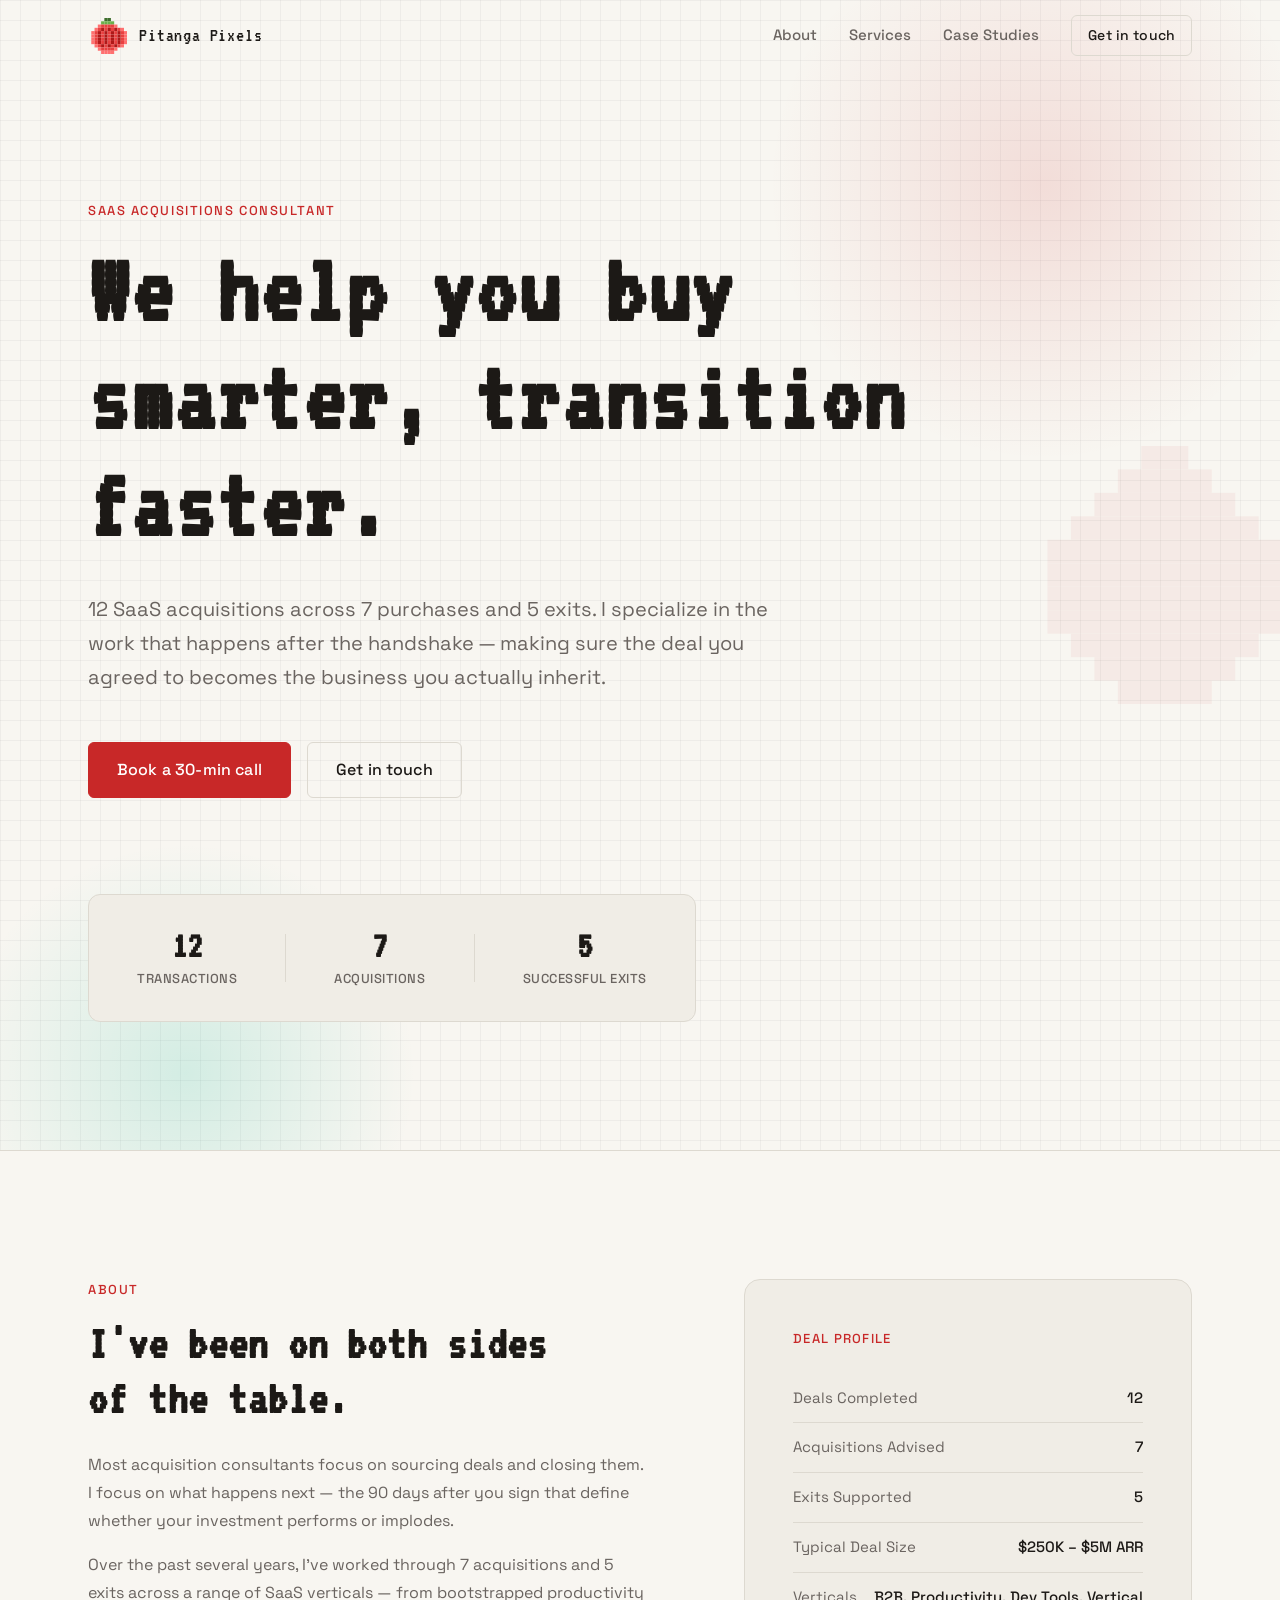
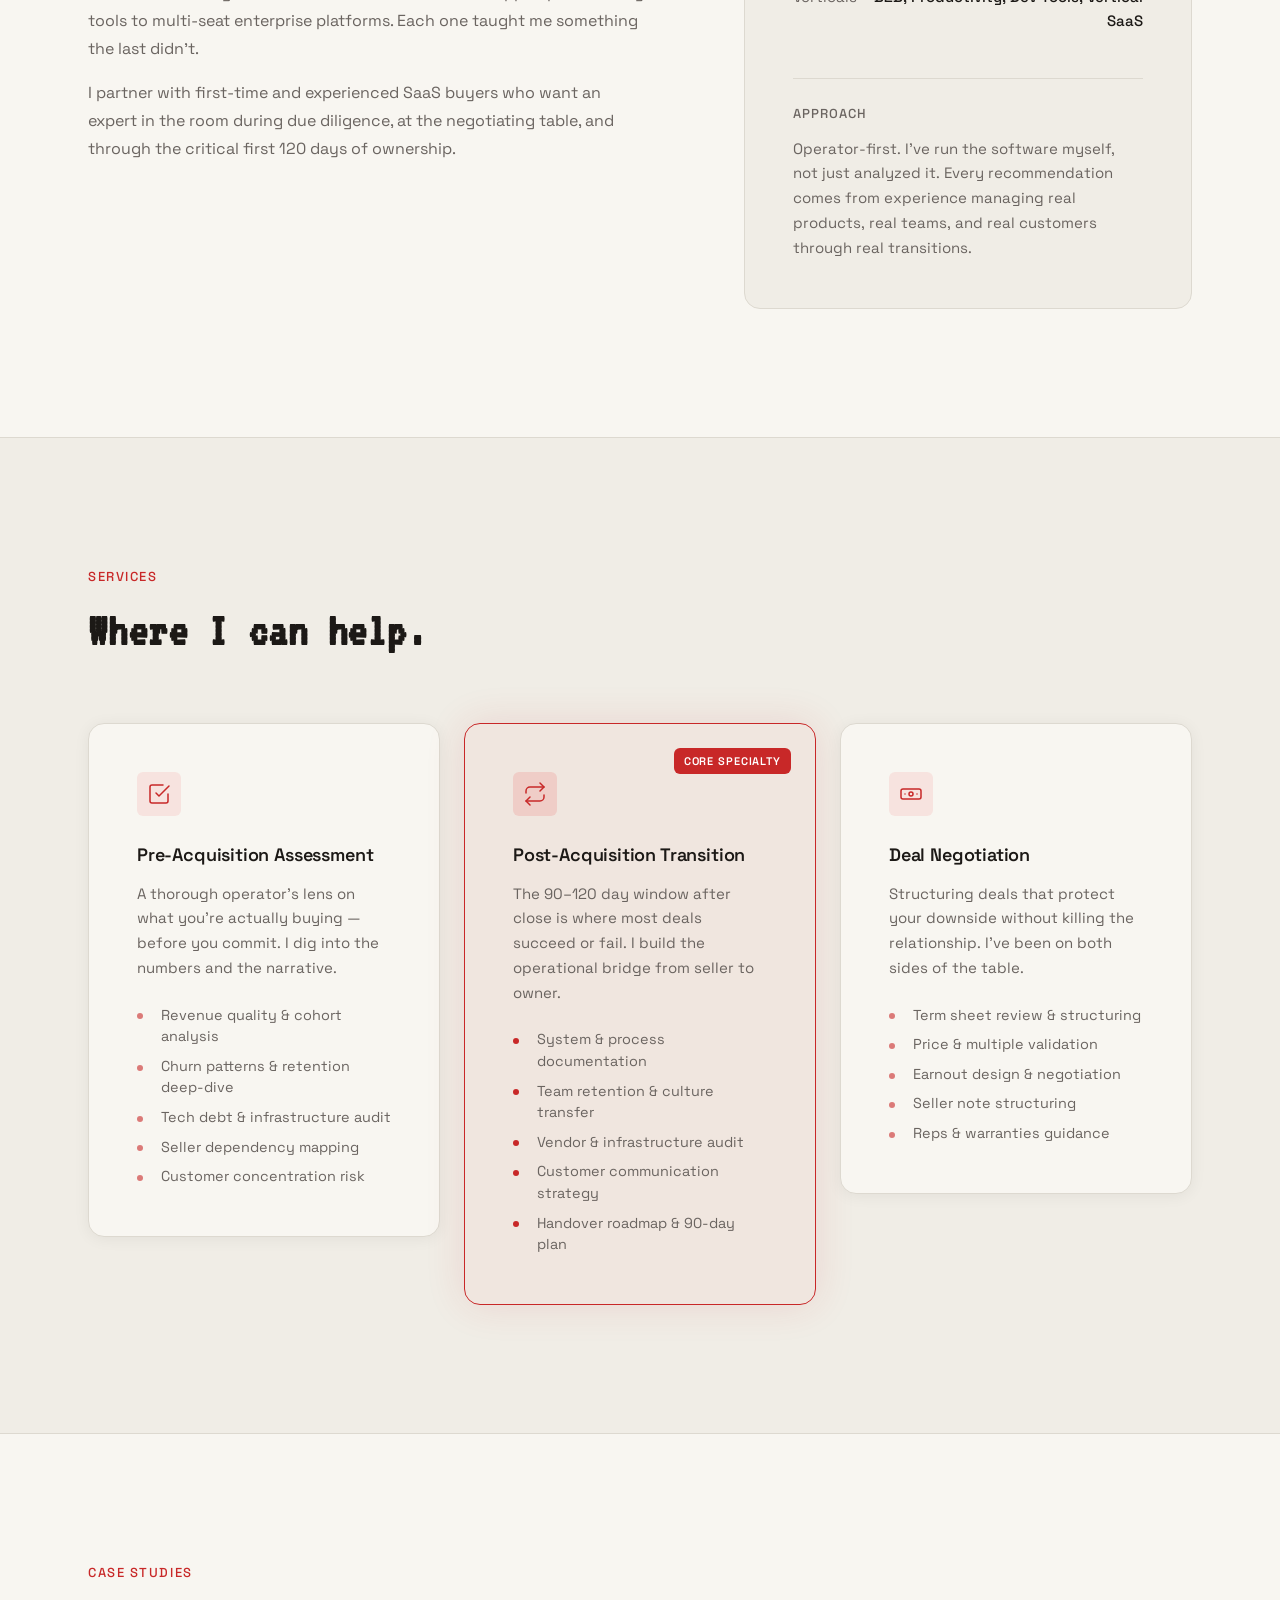
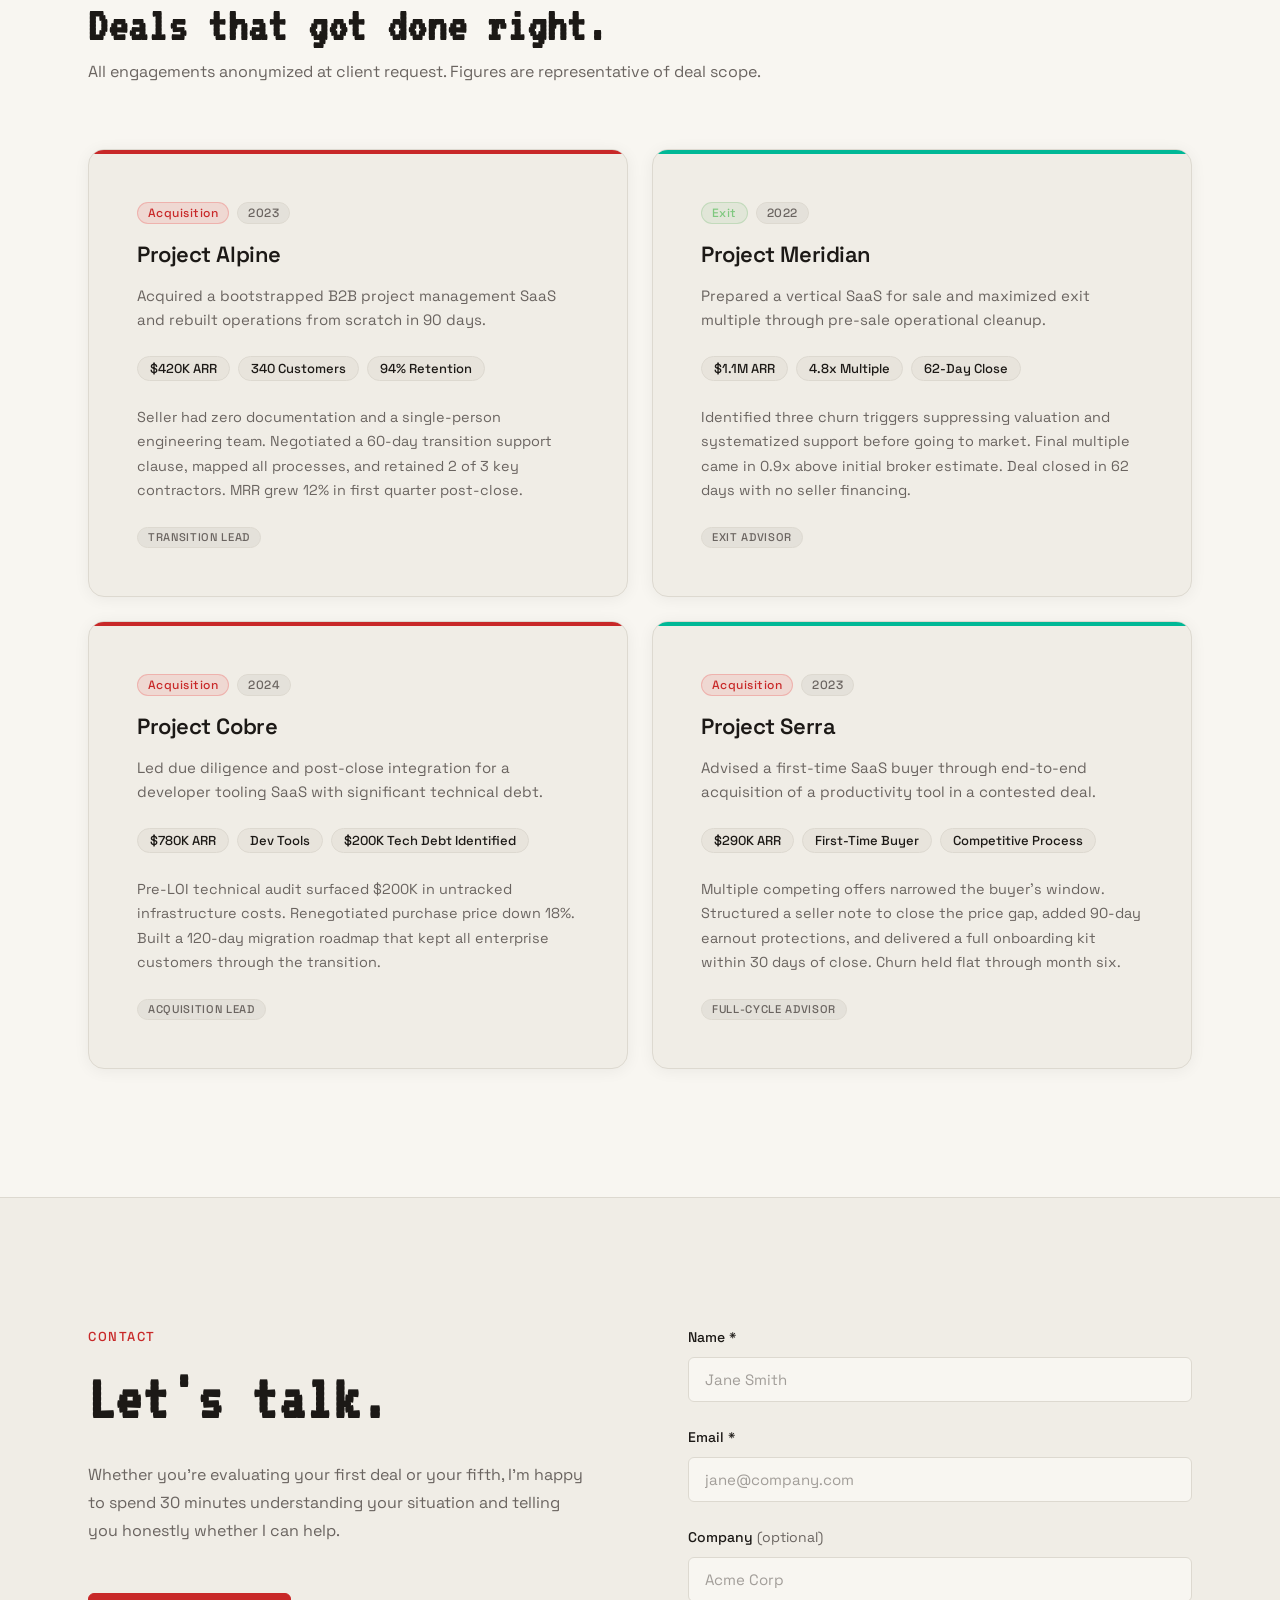
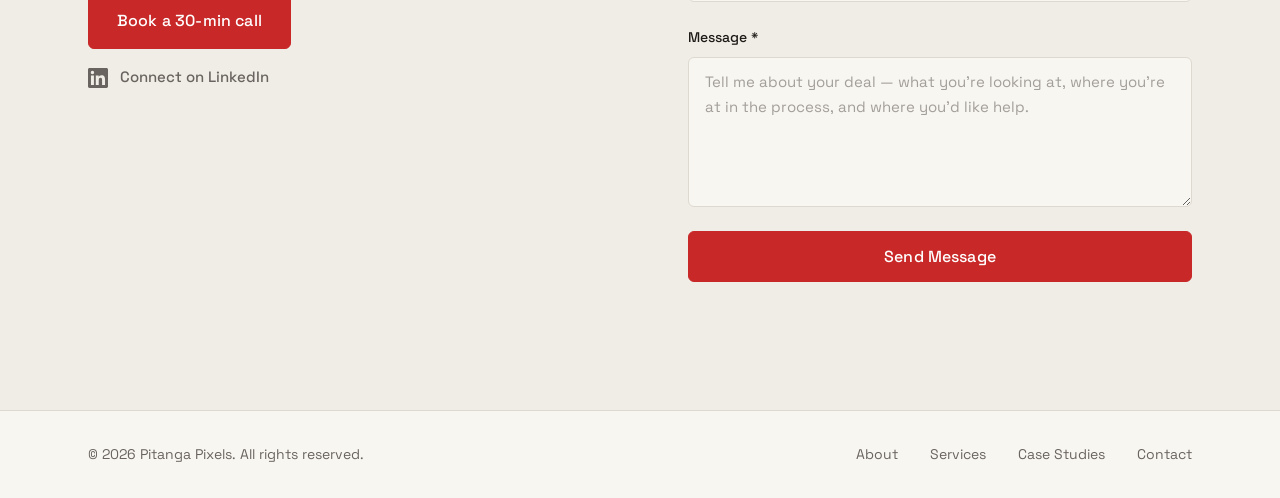
==== index.html @ c5864e4c "Initial commit" ====
<!DOCTYPE html>
<html lang="en">
<head>
  <meta charset="UTF-8">
  <meta name="viewport" content="width=device-width, initial-scale=1.0">
  <title>Pitanga Pixels — SaaS Acquisitions Consultant</title>
  <meta name="description" content="12 completed SaaS acquisitions and exits. Specializing in post-acquisition transition — making sure the deal you agreed to becomes the business you actually inherit.">
  <meta name="keywords" content="SaaS acquisitions, SaaS consultant, post-acquisition transition, SaaS exit, software acquisition consultant">
  <meta name="author" content="Pitanga Pixels">

  <!-- Open Graph -->
  <meta property="og:type" content="website">
  <meta property="og:title" content="Pitanga Pixels — SaaS Acquisitions Consultant">
  <meta property="og:description" content="12 SaaS acquisitions across 7 purchases and 5 exits. Specializing in post-acquisition transition expertise.">
  <meta property="og:url" content="https://pitangapixels.com">

  <!-- Twitter Card -->
  <meta name="twitter:card" content="summary_large_image">
  <meta name="twitter:title" content="Pitanga Pixels — SaaS Acquisitions Consultant">
  <meta name="twitter:description" content="12 SaaS acquisitions across 7 purchases and 5 exits. Specializing in post-acquisition transition expertise.">

  <!-- Canonical -->
  <link rel="canonical" href="https://pitangapixels.com">

  <!-- Google Fonts -->
  <link rel="preconnect" href="https://fonts.googleapis.com">
  <link rel="preconnect" href="https://fonts.gstatic.com" crossorigin>
  <link href="https://fonts.googleapis.com/css2?family=Space+Grotesk:wght@300;400;500;600;700&family=VT323&display=swap" rel="stylesheet">

  <!-- Stylesheet -->
  <link rel="stylesheet" href="style.css">

  <!-- Schema.org structured data -->
  <script type="application/ld+json">
  {
    "@context": "https://schema.org",
    "@type": "ProfessionalService",
    "name": "Pitanga Pixels",
    "description": "SaaS acquisitions consulting specializing in post-acquisition transition",
    "url": "https://pitangapixels.com",
    "serviceType": "Business Consulting"
  }
  </script>
</head>
<body>

  <!-- ============================================================
       NAVIGATION
  ============================================================ -->
  <header class="nav" id="nav" role="banner">
    <div class="nav__inner container">
      <a href="#hero" class="nav__logo" aria-label="Pitanga Pixels — home">
        <svg class="nav__logo-pitanga" width="48" height="44" viewBox="0 0 48 44" xmlns="http://www.w3.org/2000/svg" aria-hidden="true">
          <!-- stem -->
          <rect x="20" y="0" width="4" height="4" fill="#3d6e2d"/>
          <rect x="24" y="0" width="4" height="4" fill="#3d6e2d"/>
          <!-- calyx -->
          <rect x="16" y="4" width="4" height="4" fill="#6ab04c"/>
          <rect x="20" y="4" width="4" height="4" fill="#6ab04c"/>
          <rect x="24" y="4" width="4" height="4" fill="#6ab04c"/>
          <rect x="28" y="4" width="4" height="4" fill="#6ab04c"/>
          <!-- row 2 -->
          <rect x="12" y="8" width="4" height="4" fill="#FF7070"/>
          <rect x="16" y="8" width="4" height="4" fill="#E84040"/>
          <rect x="20" y="8" width="4" height="4" fill="#E84040"/>
          <rect x="24" y="8" width="4" height="4" fill="#E84040"/>
          <rect x="28" y="8" width="4" height="4" fill="#E84040"/>
          <rect x="32" y="8" width="4" height="4" fill="#FF7070"/>
          <!-- row 3 -->
          <rect x="8"  y="12" width="4" height="4" fill="#FF7070"/>
          <rect x="12" y="12" width="4" height="4" fill="#E84040"/>
          <rect x="16" y="12" width="4" height="4" fill="#B01818"/>
          <rect x="20" y="12" width="4" height="4" fill="#E84040"/>
          <rect x="24" y="12" width="4" height="4" fill="#B01818"/>
          <rect x="28" y="12" width="4" height="4" fill="#E84040"/>
          <rect x="32" y="12" width="4" height="4" fill="#B01818"/>
          <rect x="36" y="12" width="4" height="4" fill="#E84040"/>
          <rect x="40" y="12" width="4" height="4" fill="#FF7070"/>
          <!-- row 4 -->
          <rect x="4"  y="16" width="4" height="4" fill="#FF7070"/>
          <rect x="8"  y="16" width="4" height="4" fill="#E84040"/>
          <rect x="12" y="16" width="4" height="4" fill="#B01818"/>
          <rect x="16" y="16" width="4" height="4" fill="#E84040"/>
          <rect x="20" y="16" width="4" height="4" fill="#B01818"/>
          <rect x="24" y="16" width="4" height="4" fill="#E84040"/>
          <rect x="28" y="16" width="4" height="4" fill="#B01818"/>
          <rect x="32" y="16" width="4" height="4" fill="#E84040"/>
          <rect x="36" y="16" width="4" height="4" fill="#B01818"/>
          <rect x="40" y="16" width="4" height="4" fill="#E84040"/>
          <rect x="44" y="16" width="4" height="4" fill="#FF7070"/>
          <!-- row 5 -->
          <rect x="4"  y="20" width="4" height="4" fill="#FF7070"/>
          <rect x="8"  y="20" width="4" height="4" fill="#E84040"/>
          <rect x="12" y="20" width="4" height="4" fill="#B01818"/>
          <rect x="16" y="20" width="4" height="4" fill="#E84040"/>
          <rect x="20" y="20" width="4" height="4" fill="#B01818"/>
          <rect x="24" y="20" width="4" height="4" fill="#E84040"/>
          <rect x="28" y="20" width="4" height="4" fill="#B01818"/>
          <rect x="32" y="20" width="4" height="4" fill="#E84040"/>
          <rect x="36" y="20" width="4" height="4" fill="#B01818"/>
          <rect x="40" y="20" width="4" height="4" fill="#E84040"/>
          <rect x="44" y="20" width="4" height="4" fill="#FF7070"/>
          <!-- row 6 -->
          <rect x="4"  y="24" width="4" height="4" fill="#FF7070"/>
          <rect x="8"  y="24" width="4" height="4" fill="#E84040"/>
          <rect x="12" y="24" width="4" height="4" fill="#B01818"/>
          <rect x="16" y="24" width="4" height="4" fill="#E84040"/>
          <rect x="20" y="24" width="4" height="4" fill="#B01818"/>
          <rect x="24" y="24" width="4" height="4" fill="#E84040"/>
          <rect x="28" y="24" width="4" height="4" fill="#B01818"/>
          <rect x="32" y="24" width="4" height="4" fill="#E84040"/>
          <rect x="36" y="24" width="4" height="4" fill="#B01818"/>
          <rect x="40" y="24" width="4" height="4" fill="#E84040"/>
          <rect x="44" y="24" width="4" height="4" fill="#FF7070"/>
          <!-- row 7 -->
          <rect x="4"  y="28" width="4" height="4" fill="#FF7070"/>
          <rect x="8"  y="28" width="4" height="4" fill="#E84040"/>
          <rect x="12" y="28" width="4" height="4" fill="#B01818"/>
          <rect x="16" y="28" width="4" height="4" fill="#E84040"/>
          <rect x="20" y="28" width="4" height="4" fill="#B01818"/>
          <rect x="24" y="28" width="4" height="4" fill="#E84040"/>
          <rect x="28" y="28" width="4" height="4" fill="#B01818"/>
          <rect x="32" y="28" width="4" height="4" fill="#E84040"/>
          <rect x="36" y="28" width="4" height="4" fill="#B01818"/>
          <rect x="40" y="28" width="4" height="4" fill="#E84040"/>
          <rect x="44" y="28" width="4" height="4" fill="#FF7070"/>
          <!-- row 8 -->
          <rect x="8"  y="32" width="4" height="4" fill="#FF7070"/>
          <rect x="12" y="32" width="4" height="4" fill="#E84040"/>
          <rect x="16" y="32" width="4" height="4" fill="#B01818"/>
          <rect x="20" y="32" width="4" height="4" fill="#E84040"/>
          <rect x="24" y="32" width="4" height="4" fill="#B01818"/>
          <rect x="28" y="32" width="4" height="4" fill="#E84040"/>
          <rect x="32" y="32" width="4" height="4" fill="#B01818"/>
          <rect x="36" y="32" width="4" height="4" fill="#E84040"/>
          <rect x="40" y="32" width="4" height="4" fill="#FF7070"/>
          <!-- row 9 -->
          <rect x="12" y="36" width="4" height="4" fill="#FF7070"/>
          <rect x="16" y="36" width="4" height="4" fill="#E84040"/>
          <rect x="20" y="36" width="4" height="4" fill="#E84040"/>
          <rect x="24" y="36" width="4" height="4" fill="#E84040"/>
          <rect x="28" y="36" width="4" height="4" fill="#E84040"/>
          <rect x="32" y="36" width="4" height="4" fill="#FF7070"/>
          <!-- row 10 bottom -->
          <rect x="16" y="40" width="4" height="4" fill="#FF7070"/>
          <rect x="20" y="40" width="4" height="4" fill="#FF7070"/>
          <rect x="24" y="40" width="4" height="4" fill="#FF7070"/>
          <rect x="28" y="40" width="4" height="4" fill="#FF7070"/>
        </svg>
        <span class="nav__logo-wordmark">Pitanga Pixels</span>
      </a>

      <nav class="nav__links" aria-label="Main navigation">
        <a href="#about" class="nav__link">About</a>
        <a href="#services" class="nav__link">Services</a>
        <a href="#case-studies" class="nav__link">Case Studies</a>
        <a href="#contact" class="btn btn--outline btn--sm">Get in touch</a>
      </nav>

      <button class="nav__hamburger" id="hamburger" aria-label="Open menu" aria-expanded="false" aria-controls="mobile-menu">
        <span class="nav__hamburger-bar"></span>
        <span class="nav__hamburger-bar"></span>
        <span class="nav__hamburger-bar"></span>
      </button>
    </div>
  </header>

  <!-- Mobile Menu Overlay -->
  <div class="mobile-menu" id="mobile-menu" role="dialog" aria-modal="true" aria-label="Mobile navigation" hidden>
    <button class="mobile-menu__close" id="mobile-close" aria-label="Close menu">&times;</button>
    <nav class="mobile-menu__links" aria-label="Mobile navigation">
      <a href="#about" class="mobile-menu__link">About</a>
      <a href="#services" class="mobile-menu__link">Services</a>
      <a href="#case-studies" class="mobile-menu__link">Case Studies</a>
      <a href="#contact" class="mobile-menu__link">Contact</a>
      <a href="#contact" class="btn btn--accent btn--lg mobile-menu__cta">Get in touch</a>
    </nav>
  </div>

  <main>

    <!-- ============================================================
         HERO
    ============================================================ -->
    <section class="hero" id="hero" aria-label="Hero">
      <div class="hero__glow" aria-hidden="true"></div>
      <div class="hero__glow-2" aria-hidden="true"></div>
      <div class="hero__decoration" aria-hidden="true">
        <svg viewBox="0 0 48 44" fill="currentColor" xmlns="http://www.w3.org/2000/svg">
          <rect x="20" y="0" width="8" height="4"/>
          <rect x="16" y="4" width="16" height="4"/>
          <rect x="12" y="8" width="24" height="4"/>
          <rect x="8"  y="12" width="32" height="4"/>
          <rect x="4"  y="16" width="40" height="4"/>
          <rect x="4"  y="20" width="40" height="4"/>
          <rect x="4"  y="24" width="40" height="4"/>
          <rect x="4"  y="28" width="40" height="4"/>
          <rect x="8"  y="32" width="32" height="4"/>
          <rect x="12" y="36" width="24" height="4"/>
          <rect x="16" y="40" width="16" height="4"/>
        </svg>
      </div>
      <div class="container hero__inner">
        <div class="hero__content">
          <p class="eyebrow reveal" data-delay="0">SaaS Acquisitions Consultant</p>
          <h1 class="hero__headline reveal" data-delay="100">We help you buy smarter, transition faster.</h1>
          <p class="hero__subheadline reveal" data-delay="200">12 SaaS acquisitions across 7 purchases and 5 exits. I specialize in the work that happens after the handshake — making sure the deal you agreed to becomes the business you actually inherit.</p>
          <div class="hero__ctas reveal" data-delay="300">
            <!-- TODO: Replace # with your Calendly link -->
            <a href="#" class="btn btn--accent btn--lg">Book a 30-min call</a>
            <a href="#contact" class="btn btn--outline btn--lg">Get in touch</a>
          </div>
        </div>
        <div class="hero__stats reveal" data-delay="400" aria-label="Key statistics">
          <div class="hero__stat">
            <span class="hero__stat-number">12</span>
            <span class="hero__stat-label">Transactions</span>
          </div>
          <div class="hero__stat-divider" aria-hidden="true"></div>
          <div class="hero__stat">
            <span class="hero__stat-number">7</span>
            <span class="hero__stat-label">Acquisitions</span>
          </div>
          <div class="hero__stat-divider" aria-hidden="true"></div>
          <div class="hero__stat">
            <span class="hero__stat-number">5</span>
            <span class="hero__stat-label">Successful Exits</span>
          </div>
        </div>
      </div>
    </section>

    <!-- ============================================================
         ABOUT
    ============================================================ -->
    <section class="about" id="about" aria-labelledby="about-heading">
      <div class="container about__inner">
        <div class="about__text">
          <p class="eyebrow reveal" data-delay="0">About</p>
          <h2 class="section-heading reveal" id="about-heading" data-delay="100">I've been on both sides of the table.</h2>
          <p class="body-text reveal" data-delay="200">Most acquisition consultants focus on sourcing deals and closing them. I focus on what happens next — the 90 days after you sign that define whether your investment performs or implodes.</p>
          <p class="body-text reveal" data-delay="300">Over the past several years, I've worked through 7 acquisitions and 5 exits across a range of SaaS verticals — from bootstrapped productivity tools to multi-seat enterprise platforms. Each one taught me something the last didn't.</p>
          <p class="body-text reveal" data-delay="400">I partner with first-time and experienced SaaS buyers who want an expert in the room during due diligence, at the negotiating table, and through the critical first 120 days of ownership.</p>
        </div>

        <div class="about__credential reveal" data-delay="200" aria-label="Credential summary">
          <div class="credential-card">
            <h3 class="credential-card__title">Deal Profile</h3>
            <ul class="credential-card__list" aria-label="Deal statistics">
              <li class="credential-card__item">
                <span class="credential-card__label">Deals Completed</span>
                <span class="credential-card__value">12</span>
              </li>
              <li class="credential-card__item">
                <span class="credential-card__label">Acquisitions Advised</span>
                <span class="credential-card__value">7</span>
              </li>
              <li class="credential-card__item">
                <span class="credential-card__label">Exits Supported</span>
                <span class="credential-card__value">5</span>
              </li>
              <li class="credential-card__item">
                <span class="credential-card__label">Typical Deal Size</span>
                <span class="credential-card__value">$250K – $5M ARR</span>
              </li>
              <li class="credential-card__item">
                <span class="credential-card__label">Verticals</span>
                <span class="credential-card__value">B2B, Productivity, Dev Tools, Vertical SaaS</span>
              </li>
            </ul>
            <div class="credential-card__approach">
              <h4 class="credential-card__approach-label">Approach</h4>
              <p class="credential-card__approach-text">Operator-first. I've run the software myself, not just analyzed it. Every recommendation comes from experience managing real products, real teams, and real customers through real transitions.</p>
            </div>
          </div>
        </div>
      </div>
    </section>

    <!-- ============================================================
         SERVICES
    ============================================================ -->
    <section class="services" id="services" aria-labelledby="services-heading">
      <div class="container">
        <div class="section-header reveal" data-delay="0">
          <p class="eyebrow">Services</p>
          <h2 class="section-heading" id="services-heading">Where I can help.</h2>
        </div>

        <div class="services__grid">

          <!-- Service 1: Pre-Acquisition Assessment -->
          <article class="service-card reveal" data-delay="0" aria-labelledby="service-1-heading">
            <div class="service-card__icon" aria-hidden="true">
              <svg width="24" height="24" viewBox="0 0 24 24" fill="none" stroke="currentColor" stroke-width="1.5" stroke-linecap="round" stroke-linejoin="round" aria-hidden="true">
                <path d="M9 11l3 3L22 4"/>
                <path d="M21 12v7a2 2 0 01-2 2H5a2 2 0 01-2-2V5a2 2 0 012-2h11"/>
              </svg>
            </div>
            <h3 class="service-card__title" id="service-1-heading">Pre-Acquisition Assessment</h3>
            <p class="service-card__description">A thorough operator's lens on what you're actually buying — before you commit. I dig into the numbers and the narrative.</p>
            <ul class="service-card__list">
              <li>Revenue quality &amp; cohort analysis</li>
              <li>Churn patterns &amp; retention deep-dive</li>
              <li>Tech debt &amp; infrastructure audit</li>
              <li>Seller dependency mapping</li>
              <li>Customer concentration risk</li>
            </ul>
          </article>

          <!-- Service 2 (FEATURED): Post-Acquisition Transition -->
          <article class="service-card service-card--featured reveal" data-delay="100" aria-labelledby="service-2-heading">
            <span class="service-card__badge" aria-label="Core specialty">Core Specialty</span>
            <div class="service-card__icon" aria-hidden="true">
              <svg width="24" height="24" viewBox="0 0 24 24" fill="none" stroke="currentColor" stroke-width="1.5" stroke-linecap="round" stroke-linejoin="round" aria-hidden="true">
                <polyline points="17 1 21 5 17 9"/>
                <path d="M3 11V9a4 4 0 014-4h14"/>
                <polyline points="7 23 3 19 7 15"/>
                <path d="M21 13v2a4 4 0 01-4 4H3"/>
              </svg>
            </div>
            <h3 class="service-card__title" id="service-2-heading">Post-Acquisition Transition</h3>
            <p class="service-card__description">The 90–120 day window after close is where most deals succeed or fail. I build the operational bridge from seller to owner.</p>
            <ul class="service-card__list">
              <li>System &amp; process documentation</li>
              <li>Team retention &amp; culture transfer</li>
              <li>Vendor &amp; infrastructure audit</li>
              <li>Customer communication strategy</li>
              <li>Handover roadmap &amp; 90-day plan</li>
            </ul>
          </article>

          <!-- Service 3: Deal Negotiation -->
          <article class="service-card reveal" data-delay="200" aria-labelledby="service-3-heading">
            <div class="service-card__icon" aria-hidden="true">
              <svg width="24" height="24" viewBox="0 0 24 24" fill="none" stroke="currentColor" stroke-width="1.5" stroke-linecap="round" stroke-linejoin="round" aria-hidden="true">
                <path d="M20 7H4a2 2 0 00-2 2v6a2 2 0 002 2h16a2 2 0 002-2V9a2 2 0 00-2-2z"/>
                <circle cx="12" cy="12" r="2"/>
                <path d="M6 12h.01M18 12h.01"/>
              </svg>
            </div>
            <h3 class="service-card__title" id="service-3-heading">Deal Negotiation</h3>
            <p class="service-card__description">Structuring deals that protect your downside without killing the relationship. I've been on both sides of the table.</p>
            <ul class="service-card__list">
              <li>Term sheet review &amp; structuring</li>
              <li>Price &amp; multiple validation</li>
              <li>Earnout design &amp; negotiation</li>
              <li>Seller note structuring</li>
              <li>Reps &amp; warranties guidance</li>
            </ul>
          </article>

        </div>
      </div>
    </section>

    <!-- ============================================================
         CASE STUDIES
    ============================================================ -->
    <section class="portfolio" id="case-studies" aria-labelledby="portfolio-heading">
      <div class="container">
        <div class="section-header reveal" data-delay="0">
          <p class="eyebrow">Case Studies</p>
          <h2 class="section-heading" id="portfolio-heading">Deals that got done right.</h2>
          <p class="section-subtext">All engagements anonymized at client request. Figures are representative of deal scope.</p>
        </div>

        <div class="portfolio__grid">

          <!-- Case Study 1: Project Alpine -->
          <article class="case-card reveal" data-delay="0" aria-labelledby="case-1-heading">
            <div class="case-card__accent-bar" aria-hidden="true"></div>
            <div class="case-card__header">
              <div class="case-card__badges">
                <span class="badge badge--deal-type">Acquisition</span>
                <span class="badge badge--year">2023</span>
              </div>
              <h3 class="case-card__codename" id="case-1-heading">Project Alpine</h3>
              <p class="case-card__summary">Acquired a bootstrapped B2B project management SaaS and rebuilt operations from scratch in 90 days.</p>
            </div>
            <div class="case-card__metrics" aria-label="Key metrics">
              <span class="metric-pill">$420K ARR</span>
              <span class="metric-pill">340 Customers</span>
              <span class="metric-pill">94% Retention</span>
            </div>
            <p class="case-card__outcome">Seller had zero documentation and a single-person engineering team. Negotiated a 60-day transition support clause, mapped all processes, and retained 2 of 3 key contractors. MRR grew 12% in first quarter post-close.</p>
            <span class="badge badge--role">Transition Lead</span>
          </article>

          <!-- Case Study 2: Project Meridian -->
          <article class="case-card reveal" data-delay="100" aria-labelledby="case-2-heading">
            <div class="case-card__accent-bar" aria-hidden="true"></div>
            <div class="case-card__header">
              <div class="case-card__badges">
                <span class="badge badge--deal-type badge--exit">Exit</span>
                <span class="badge badge--year">2022</span>
              </div>
              <h3 class="case-card__codename" id="case-2-heading">Project Meridian</h3>
              <p class="case-card__summary">Prepared a vertical SaaS for sale and maximized exit multiple through pre-sale operational cleanup.</p>
            </div>
            <div class="case-card__metrics" aria-label="Key metrics">
              <span class="metric-pill">$1.1M ARR</span>
              <span class="metric-pill">4.8x Multiple</span>
              <span class="metric-pill">62-Day Close</span>
            </div>
            <p class="case-card__outcome">Identified three churn triggers suppressing valuation and systematized support before going to market. Final multiple came in 0.9x above initial broker estimate. Deal closed in 62 days with no seller financing.</p>
            <span class="badge badge--role">Exit Advisor</span>
          </article>

          <!-- Case Study 3: Project Cobre -->
          <article class="case-card reveal" data-delay="0" aria-labelledby="case-3-heading">
            <div class="case-card__accent-bar" aria-hidden="true"></div>
            <div class="case-card__header">
              <div class="case-card__badges">
                <span class="badge badge--deal-type">Acquisition</span>
                <span class="badge badge--year">2024</span>
              </div>
              <h3 class="case-card__codename" id="case-3-heading">Project Cobre</h3>
              <p class="case-card__summary">Led due diligence and post-close integration for a developer tooling SaaS with significant technical debt.</p>
            </div>
            <div class="case-card__metrics" aria-label="Key metrics">
              <span class="metric-pill">$780K ARR</span>
              <span class="metric-pill">Dev Tools</span>
              <span class="metric-pill">$200K Tech Debt Identified</span>
            </div>
            <p class="case-card__outcome">Pre-LOI technical audit surfaced $200K in untracked infrastructure costs. Renegotiated purchase price down 18%. Built a 120-day migration roadmap that kept all enterprise customers through the transition.</p>
            <span class="badge badge--role">Acquisition Lead</span>
          </article>

          <!-- Case Study 4: Project Serra -->
          <article class="case-card reveal" data-delay="100" aria-labelledby="case-4-heading">
            <div class="case-card__accent-bar" aria-hidden="true"></div>
            <div class="case-card__header">
              <div class="case-card__badges">
                <span class="badge badge--deal-type">Acquisition</span>
                <span class="badge badge--year">2023</span>
              </div>
              <h3 class="case-card__codename" id="case-4-heading">Project Serra</h3>
              <p class="case-card__summary">Advised a first-time SaaS buyer through end-to-end acquisition of a productivity tool in a contested deal.</p>
            </div>
            <div class="case-card__metrics" aria-label="Key metrics">
              <span class="metric-pill">$290K ARR</span>
              <span class="metric-pill">First-Time Buyer</span>
              <span class="metric-pill">Competitive Process</span>
            </div>
            <p class="case-card__outcome">Multiple competing offers narrowed the buyer's window. Structured a seller note to close the price gap, added 90-day earnout protections, and delivered a full onboarding kit within 30 days of close. Churn held flat through month six.</p>
            <span class="badge badge--role">Full-Cycle Advisor</span>
          </article>

        </div>
      </div>
    </section>

    <!-- ============================================================
         CONTACT
    ============================================================ -->
    <section class="contact" id="contact" aria-labelledby="contact-heading">
      <div class="container contact__inner">

        <div class="contact__info">
          <p class="eyebrow reveal" data-delay="0">Contact</p>
          <h2 class="section-heading reveal" id="contact-heading" data-delay="100">Let's talk.</h2>
          <p class="body-text reveal" data-delay="200">Whether you're evaluating your first deal or your fifth, I'm happy to spend 30 minutes understanding your situation and telling you honestly whether I can help.</p>
          <div class="contact__actions reveal" data-delay="300">
            <!-- TODO: Replace # with your Calendly link -->
            <a href="#" class="btn btn--accent btn--lg" aria-label="Book a call on Calendly">Book a 30-min call</a>
            <!-- TODO: Replace # with your LinkedIn profile URL -->
            <a href="#" class="contact__linkedin" aria-label="Connect on LinkedIn" rel="noopener noreferrer" target="_blank">
              <svg width="20" height="20" viewBox="0 0 24 24" fill="currentColor" aria-hidden="true">
                <path d="M20.447 20.452h-3.554v-5.569c0-1.328-.027-3.037-1.852-3.037-1.853 0-2.136 1.445-2.136 2.939v5.667H9.351V9h3.414v1.561h.046c.477-.9 1.637-1.85 3.37-1.85 3.601 0 4.267 2.37 4.267 5.455v6.286zM5.337 7.433a2.062 2.062 0 01-2.063-2.065 2.064 2.064 0 112.063 2.065zm1.782 13.019H3.555V9h3.564v11.452zM22.225 0H1.771C.792 0 0 .774 0 1.729v20.542C0 23.227.792 24 1.771 24h20.451C23.2 24 24 23.227 24 22.271V1.729C24 .774 23.2 0 22.222 0h.003z"/>
              </svg>
              Connect on LinkedIn
            </a>
          </div>
        </div>

        <div class="contact__form-wrapper reveal" data-delay="200">
          <form
            class="contact-form"
            id="contact-form"
            method="POST"
            action="https://formspree.io/f/YOUR_FORM_ID"
            novalidate
            aria-label="Contact form"
          >
            <!-- TODO: Replace YOUR_FORM_ID with your actual Formspree form ID after signing up at formspree.io -->
            <div class="form-group">
              <label class="form-label" for="name">Name <span aria-hidden="true">*</span></label>
              <input
                class="form-input"
                type="text"
                id="name"
                name="name"
                autocomplete="name"
                required
                aria-required="true"
                placeholder="Jane Smith"
              >
            </div>
            <div class="form-group">
              <label class="form-label" for="email">Email <span aria-hidden="true">*</span></label>
              <input
                class="form-input"
                type="email"
                id="email"
                name="email"
                autocomplete="email"
                required
                aria-required="true"
                placeholder="jane@company.com"
              >
            </div>
            <div class="form-group">
              <label class="form-label" for="company">Company <span class="form-label--optional">(optional)</span></label>
              <input
                class="form-input"
                type="text"
                id="company"
                name="company"
                autocomplete="organization"
                placeholder="Acme Corp"
              >
            </div>
            <div class="form-group">
              <label class="form-label" for="message">Message <span aria-hidden="true">*</span></label>
              <textarea
                class="form-input form-textarea"
                id="message"
                name="message"
                required
                aria-required="true"
                placeholder="Tell me about your deal — what you're looking at, where you're at in the process, and where you'd like help."
                rows="5"
              ></textarea>
            </div>
            <button type="submit" class="btn btn--accent btn--lg btn--full" id="form-submit">
              Send Message
            </button>
          </form>
        </div>

      </div>
    </section>

  </main>

  <!-- ============================================================
       FOOTER
  ============================================================ -->
  <footer class="footer" role="contentinfo">
    <div class="container footer__inner">
      <p class="footer__copy">&copy; <span id="footer-year"></span> Pitanga Pixels. All rights reserved.</p>
      <nav class="footer__nav" aria-label="Footer navigation">
        <a href="#about" class="footer__link">About</a>
        <a href="#services" class="footer__link">Services</a>
        <a href="#case-studies" class="footer__link">Case Studies</a>
        <a href="#contact" class="footer__link">Contact</a>
      </nav>
    </div>
  </footer>

  <script src="script.js"></script>
</body>
</html>
---- style.css ----
/* ============================================================
   PITANGA PIXELS — style.css
   Sections:
   01. Design Tokens (CSS Custom Properties)
   02. Reset & Base
   03. Typography Utils
   04. Layout Utils
   05. Buttons
   06. Navigation
   07. Hero
   08. About
   09. Services
   10. Portfolio (Case Studies)
   11. Contact
   12. Footer
   13. Animations & Reveal
   14. Scrollbar
   15. Media Queries
============================================================ */

/* ============================================================
   01. DESIGN TOKENS
============================================================ */
:root {
  /* Colors */
  --color-bg:             #F8F6F1;
  --color-bg-surface:     #F0EDE6;
  --color-bg-elevated:    #E8E4DC;
  --color-accent:         #C82828;
  --color-accent-dim:     #A81E1E;
  --color-accent-glow:    rgba(200, 40, 40, 0.12);
  --color-text-primary:   #1C1916;
  --color-text-secondary: #6A6460;
  --color-border:         #DDD9D0;
  --color-accent-2:         #00B896;
  --color-accent-2-dim:     #009478;
  --color-accent-2-glow:    rgba(0, 184, 150, 0.15);

  /* Typography */
  --font-family: 'Space Grotesk', system-ui, -apple-system, sans-serif;
  --font-display: 'VT323', monospace;
  --font-weight-light:    300;
  --font-weight-regular:  400;
  --font-weight-medium:   500;
  --font-weight-semibold: 600;
  --font-weight-bold:     700;

  /* Spacing */
  --space-xs:   0.5rem;
  --space-sm:   0.75rem;
  --space-md:   1rem;
  --space-lg:   1.5rem;
  --space-xl:   2rem;
  --space-2xl:  3rem;
  --space-3xl:  4rem;
  --space-4xl:  6rem;
  --space-5xl:  8rem;

  /* Layout */
  --container-max: 1200px;
  --container-pad: clamp(1.25rem, 5vw, 3rem);

  /* Borders */
  --radius-sm:  6px;
  --radius-md:  12px;
  --radius-lg:  16px;

  /* Transitions */
  --transition-fast:   150ms ease;
  --transition-base:   250ms ease;
  --transition-slow:   400ms ease;

  /* Nav */
  --nav-height: 72px;
}


/* ============================================================
   02. RESET & BASE
============================================================ */
*,
*::before,
*::after {
  box-sizing: border-box;
  margin: 0;
  padding: 0;
}

html {
  scroll-behavior: smooth;
  -webkit-text-size-adjust: 100%;
}

body {
  background-color: var(--color-bg);
  color: var(--color-text-primary);
  font-family: var(--font-family);
  font-size: 1rem;
  font-weight: var(--font-weight-regular);
  line-height: 1.65;
  min-height: 100vh;
  -webkit-font-smoothing: antialiased;
  -moz-osx-font-smoothing: grayscale;
}

img,
svg {
  display: block;
  max-width: 100%;
}

a {
  color: inherit;
  text-decoration: none;
}

ul,
ol {
  list-style: none;
}

button {
  background: none;
  border: none;
  cursor: pointer;
  font-family: inherit;
}

input,
textarea,
button {
  font-family: inherit;
  font-size: inherit;
}

:focus-visible {
  outline: 2px solid var(--color-accent);
  outline-offset: 3px;
  border-radius: 3px;
}


/* ============================================================
   03. TYPOGRAPHY UTILS
============================================================ */
.eyebrow {
  color: var(--color-accent);
  font-size: 13px;
  font-weight: var(--font-weight-medium);
  letter-spacing: 0.12em;
  text-transform: uppercase;
  margin-bottom: var(--space-md);
  display: block;
}

.section-heading {
  font-family: var(--font-display);
  font-size: clamp(2rem, 4vw, 3rem);
  font-weight: var(--font-weight-semibold);
  line-height: 1.15;
  letter-spacing: 0.02em;
  color: var(--color-text-primary);
  margin-bottom: var(--space-lg);
}

.section-subtext {
  font-size: 1rem;
  color: var(--color-text-secondary);
  margin-top: calc(-0.5 * var(--space-md));
  margin-bottom: var(--space-2xl);
}

.body-text {
  color: var(--color-text-secondary);
  font-size: 1rem;
  line-height: 1.75;
  margin-bottom: var(--space-md);
}

.body-text:last-of-type {
  margin-bottom: 0;
}


/* ============================================================
   04. LAYOUT UTILS
============================================================ */
.container {
  width: 100%;
  max-width: var(--container-max);
  margin-inline: auto;
  padding-inline: var(--container-pad);
}

.section-header {
  margin-bottom: var(--space-3xl);
}

.section-header .section-heading {
  margin-bottom: var(--space-sm);
}


/* ============================================================
   05. BUTTONS
============================================================ */
.btn {
  display: inline-flex;
  align-items: center;
  justify-content: center;
  gap: var(--space-xs);
  font-family: var(--font-family);
  font-weight: var(--font-weight-medium);
  letter-spacing: 0.01em;
  text-decoration: none;
  cursor: pointer;
  transition: background-color var(--transition-base),
              color var(--transition-base),
              border-color var(--transition-base),
              box-shadow var(--transition-base),
              transform var(--transition-fast);
  border: 1.5px solid transparent;
  white-space: nowrap;
  border-radius: var(--radius-sm);
}

.btn:active {
  transform: translateY(1px);
}

/* Sizes */
.btn--sm {
  font-size: 0.875rem;
  padding: 0.5rem 1rem;
}

.btn--lg {
  font-size: 1rem;
  padding: 0.875rem 1.75rem;
}

.btn--full {
  width: 100%;
}

/* Variants */
.btn--accent {
  background-color: var(--color-accent);
  color: #fff;
  border-color: var(--color-accent);
}

.btn--accent:hover {
  background-color: var(--color-accent-dim);
  border-color: var(--color-accent-dim);
  box-shadow: 0 0 24px var(--color-accent-glow);
}

.btn--outline {
  background-color: transparent;
  color: var(--color-text-primary);
  border-color: var(--color-border);
}

.btn--outline:hover {
  border-color: var(--color-text-secondary);
  background-color: rgba(0, 0, 0, 0.04);
}


/* ============================================================
   06. NAVIGATION
============================================================ */
.nav {
  position: fixed;
  top: 0;
  left: 0;
  right: 0;
  z-index: 1000;
  height: var(--nav-height);
  transition: background-color var(--transition-slow),
              border-color var(--transition-slow),
              backdrop-filter var(--transition-slow);
  border-bottom: 1px solid transparent;
}

.nav--scrolled {
  background-color: rgba(248, 246, 241, 0.88);
  backdrop-filter: blur(12px);
  -webkit-backdrop-filter: blur(12px);
  border-bottom-color: var(--color-border);
  box-shadow: 0 1px 20px rgba(0,0,0,0.06);
}

.nav__inner {
  height: 100%;
  display: flex;
  align-items: center;
  justify-content: space-between;
  gap: var(--space-xl);
}

.nav__logo {
  display: flex;
  align-items: center;
  gap: var(--space-sm);
  text-decoration: none;
  flex-shrink: 0;
}

.nav__logo-pitanga {
  height: 36px;
  width: auto;
  flex-shrink: 0;
}

.nav__logo-wordmark {
  font-family: var(--font-display);
  font-size: 1.25rem;
  letter-spacing: 0.04em;
  color: var(--color-text-primary);
}

.nav__links {
  display: flex;
  align-items: center;
  gap: var(--space-xl);
}

.nav__link {
  font-size: 0.9375rem;
  font-weight: var(--font-weight-medium);
  color: var(--color-text-secondary);
  text-decoration: none;
  transition: color var(--transition-fast);
  position: relative;
}

.nav__link::after {
  content: '';
  position: absolute;
  bottom: -4px;
  left: 0;
  width: 0;
  height: 1.5px;
  background-color: var(--color-accent-2);
  transition: width var(--transition-base);
}

.nav__link:hover,
.nav__link.is-active {
  color: var(--color-text-primary);
}

.nav__link.is-active::after {
  width: 100%;
}

/* Hamburger */
.nav__hamburger {
  display: none;
  flex-direction: column;
  gap: 5px;
  padding: var(--space-xs);
  cursor: pointer;
  z-index: 1010;
}

.nav__hamburger-bar {
  display: block;
  width: 24px;
  height: 2px;
  background-color: var(--color-text-primary);
  border-radius: 2px;
  transition: transform var(--transition-base), opacity var(--transition-base);
}

/* Mobile Menu Overlay */
.mobile-menu {
  position: fixed;
  inset: 0;
  z-index: 999;
  background-color: var(--color-bg);
  display: flex;
  flex-direction: column;
  align-items: center;
  justify-content: center;
  opacity: 0;
  pointer-events: none;
  transition: opacity var(--transition-slow);
}

.mobile-menu:not([hidden]) {
  opacity: 1;
  pointer-events: all;
}

.mobile-menu[hidden] {
  display: flex; /* override HTML hidden attr to allow transition */
  opacity: 0;
  pointer-events: none;
}

.mobile-menu__close {
  position: absolute;
  top: calc(var(--nav-height) / 2 - 16px);
  right: var(--container-pad);
  font-size: 2rem;
  color: var(--color-text-secondary);
  line-height: 1;
  transition: color var(--transition-fast);
}

.mobile-menu__close:hover {
  color: var(--color-text-primary);
}

.mobile-menu__links {
  display: flex;
  flex-direction: column;
  align-items: center;
  gap: var(--space-xl);
  text-align: center;
}

.mobile-menu__link {
  font-family: var(--font-display);
  font-size: 2.5rem;
  font-weight: var(--font-weight-semibold);
  letter-spacing: 0.03em;
  color: var(--color-text-primary);
  transition: color var(--transition-fast);
}

.mobile-menu__link:hover {
  color: var(--color-accent);
}

.mobile-menu__cta {
  margin-top: var(--space-md);
}


/* ============================================================
   07. HERO
============================================================ */
.hero {
  position: relative;
  min-height: 100svh;
  display: flex;
  align-items: center;
  overflow: hidden;
  padding-top: var(--nav-height);
  background-image:
    linear-gradient(rgba(0,0,0,0.04) 1px, transparent 1px),
    linear-gradient(90deg, rgba(0,0,0,0.04) 1px, transparent 1px);
  background-size: 20px 20px;
}

.hero__glow {
  position: absolute;
  top: -10%;
  right: -5%;
  width: 600px;
  height: 600px;
  background: radial-gradient(circle at center, var(--color-accent-glow) 0%, transparent 65%);
  pointer-events: none;
  z-index: 0;
}

.hero__glow-2 {
  position: absolute;
  bottom: -15%;
  left: -5%;
  width: 500px;
  height: 500px;
  background: radial-gradient(circle at center, var(--color-accent-2-glow) 0%, transparent 65%);
  pointer-events: none;
  z-index: 0;
}

.hero__decoration {
  position: absolute;
  right: clamp(-60px, -2vw, 40px);
  top: 50%;
  transform: translateY(-50%);
  width: clamp(180px, 22vw, 360px);
  height: auto;
  opacity: 0.05;
  color: var(--color-accent);
  pointer-events: none;
  z-index: 0;
}

.hero__decoration svg {
  width: 100%;
  height: auto;
}

.hero__inner {
  position: relative;
  z-index: 1;
  padding-block: var(--space-5xl);
}

.hero__content {
  max-width: 860px;
}

.hero__headline {
  font-family: var(--font-display);
  font-size: clamp(3.5rem, 8vw, 6.5rem);
  font-weight: var(--font-weight-bold);
  letter-spacing: 0.02em;
  line-height: 1.05;
  margin-bottom: var(--space-xl);
  color: var(--color-text-primary);
}

.hero__subheadline {
  font-size: clamp(1rem, 2vw, 1.25rem);
  color: var(--color-text-secondary);
  line-height: 1.7;
  max-width: 680px;
  margin-bottom: var(--space-2xl);
}

.hero__ctas {
  display: flex;
  flex-wrap: wrap;
  gap: var(--space-md);
  margin-bottom: var(--space-4xl);
}

/* Stats bar */
.hero__stats {
  display: flex;
  align-items: center;
  gap: 0;
  padding: var(--space-xl) var(--space-2xl);
  background-color: var(--color-bg-surface);
  border: 1px solid var(--color-border);
  border-radius: var(--radius-md);
  width: fit-content;
  max-width: 100%;
}

.hero__stat {
  display: flex;
  flex-direction: column;
  gap: 2px;
  padding-inline: var(--space-2xl);
  text-align: center;
}

.hero__stat:first-child {
  padding-left: 0;
}

.hero__stat:last-child {
  padding-right: 0;
}

.hero__stat-number {
  font-family: var(--font-display);
  font-size: clamp(1.75rem, 3vw, 2.5rem);
  font-weight: var(--font-weight-bold);
  letter-spacing: 0;
  color: var(--color-text-primary);
  line-height: 1;
}

.hero__stat-label {
  font-size: 0.8125rem;
  color: var(--color-text-secondary);
  font-weight: var(--font-weight-medium);
  letter-spacing: 0.04em;
  text-transform: uppercase;
}

.hero__stat-divider {
  width: 1px;
  height: 48px;
  background-color: var(--color-border);
  flex-shrink: 0;
}


/* ============================================================
   08. ABOUT
============================================================ */
.about {
  padding-block: var(--space-5xl);
  border-top: 1px solid var(--color-border);
}

.about__inner {
  display: grid;
  grid-template-columns: 5fr 4fr;
  gap: var(--space-4xl);
  align-items: start;
}

.about__text {
  max-width: 600px;
}

.about__text .section-heading {
  max-width: 480px;
}

/* Credential Card */
.credential-card {
  background-color: var(--color-bg-surface);
  border: 1px solid var(--color-border);
  border-radius: var(--radius-lg);
  padding: var(--space-2xl);
}

.credential-card__title {
  font-size: 0.8125rem;
  font-weight: var(--font-weight-medium);
  letter-spacing: 0.1em;
  text-transform: uppercase;
  color: var(--color-accent);
  margin-bottom: var(--space-lg);
}

.credential-card__list {
  display: flex;
  flex-direction: column;
  gap: 0;
  margin-bottom: var(--space-xl);
}

.credential-card__item {
  display: flex;
  justify-content: space-between;
  align-items: flex-start;
  gap: var(--space-md);
  padding-block: var(--space-sm);
  border-bottom: 1px solid var(--color-border);
  font-size: 0.9375rem;
}

.credential-card__item:last-child {
  border-bottom: none;
}

.credential-card__label {
  color: var(--color-text-secondary);
  flex-shrink: 0;
}

.credential-card__value {
  color: var(--color-text-primary);
  font-weight: var(--font-weight-medium);
  text-align: right;
}

.credential-card__approach {
  padding-top: var(--space-lg);
  border-top: 1px solid var(--color-border);
}

.credential-card__approach-label {
  font-size: 0.8125rem;
  font-weight: var(--font-weight-medium);
  letter-spacing: 0.08em;
  text-transform: uppercase;
  color: var(--color-text-secondary);
  margin-bottom: var(--space-sm);
}

.credential-card__approach-text {
  font-size: 0.9375rem;
  color: var(--color-text-secondary);
  line-height: 1.65;
}


/* ============================================================
   09. SERVICES
============================================================ */
.services {
  padding-block: var(--space-5xl);
  border-top: 1px solid var(--color-border);
  background-color: var(--color-bg-surface);
}

.services__grid {
  display: grid;
  grid-template-columns: repeat(3, 1fr);
  gap: var(--space-lg);
  align-items: start;
}

/* Service Card */
.service-card {
  background-color: var(--color-bg);
  border: 1px solid var(--color-border);
  border-radius: var(--radius-lg);
  padding: var(--space-2xl);
  position: relative;
  box-shadow: 0 2px 16px rgba(0,0,0,0.06);
  transition: border-color var(--transition-base),
              background-color var(--transition-base),
              box-shadow var(--transition-base),
              transform var(--transition-base);
}

.service-card:hover {
  border-color: var(--color-accent-2);
  transform: translateY(-4px);
  box-shadow: 0 20px 60px rgba(0,0,0,0.4), 0 0 40px var(--color-accent-2-glow);
}

.service-card--featured {
  border: 1.5px solid var(--color-accent);
  background-color: rgba(232, 64, 64, 0.04);
  box-shadow: 0 0 40px var(--color-accent-glow);
}

.service-card--featured:hover {
  border-color: var(--color-accent);
  background-color: rgba(232, 64, 64, 0.07);
  box-shadow: 0 8px 60px var(--color-accent-glow);
  transform: translateY(-4px);
}

/* Featured badge */
.service-card__badge {
  position: absolute;
  top: var(--space-lg);
  right: var(--space-lg);
  background-color: var(--color-accent);
  color: #fff;
  font-size: 0.6875rem;
  font-weight: var(--font-weight-semibold);
  letter-spacing: 0.08em;
  text-transform: uppercase;
  padding: 0.25rem 0.625rem;
  border-radius: var(--radius-sm);
}

.service-card__icon {
  width: 44px;
  height: 44px;
  display: flex;
  align-items: center;
  justify-content: center;
  background-color: rgba(232, 64, 64, 0.1);
  border-radius: var(--radius-sm);
  color: var(--color-accent);
  margin-bottom: var(--space-lg);
}

.service-card--featured .service-card__icon {
  background-color: rgba(232, 64, 64, 0.15);
}

.service-card__title {
  font-size: 1.125rem;
  font-weight: var(--font-weight-semibold);
  letter-spacing: -0.01em;
  color: var(--color-text-primary);
  margin-bottom: var(--space-sm);
}

.service-card__description {
  font-size: 0.9375rem;
  color: var(--color-text-secondary);
  line-height: 1.65;
  margin-bottom: var(--space-lg);
}

.service-card__list {
  display: flex;
  flex-direction: column;
  gap: var(--space-xs);
}

.service-card__list li {
  font-size: 0.9rem;
  color: var(--color-text-secondary);
  padding-left: var(--space-lg);
  position: relative;
  line-height: 1.5;
}

.service-card__list li::before {
  content: '';
  position: absolute;
  left: 0;
  top: 0.6em;
  width: 6px;
  height: 6px;
  border-radius: 50%;
  background-color: var(--color-accent);
  opacity: 0.6;
}

.service-card--featured .service-card__list li::before {
  opacity: 1;
}


/* ============================================================
   10. PORTFOLIO (CASE STUDIES)
============================================================ */
.portfolio {
  padding-block: var(--space-5xl);
  border-top: 1px solid var(--color-border);
}

.portfolio__grid {
  display: grid;
  grid-template-columns: repeat(2, 1fr);
  gap: var(--space-lg);
}

/* Case Card */
.case-card {
  background-color: var(--color-bg-surface);
  border: 1px solid var(--color-border);
  border-radius: var(--radius-lg);
  box-shadow: 0 2px 16px rgba(0,0,0,0.06);
  overflow: hidden;
  display: flex;
  flex-direction: column;
  gap: var(--space-lg);
  padding: var(--space-2xl);
  padding-top: calc(var(--space-2xl) + 4px);
  position: relative;
  transition: border-color var(--transition-base),
              transform var(--transition-base),
              box-shadow var(--transition-base);
}

.case-card:hover {
  border-color: var(--color-accent);
  transform: translateY(-4px);
  box-shadow: 0 16px 50px rgba(0,0,0,0.5), 0 0 40px rgba(232, 64, 64, 0.12);
}

.case-card:nth-child(even) .case-card__accent-bar {
  background-color: var(--color-accent-2);
}

.case-card:nth-child(even):hover {
  border-color: var(--color-accent-2);
  box-shadow: 0 16px 50px rgba(0,0,0,0.5), 0 0 40px var(--color-accent-2-glow);
}

.case-card__accent-bar {
  position: absolute;
  top: 0;
  left: 0;
  right: 0;
  height: 4px;
  background-color: var(--color-accent);
}

.case-card__header {
  display: flex;
  flex-direction: column;
  gap: var(--space-sm);
}

.case-card__badges {
  display: flex;
  gap: var(--space-xs);
  flex-wrap: wrap;
}

.case-card__codename {
  font-size: 1.375rem;
  font-weight: var(--font-weight-semibold);
  letter-spacing: -0.02em;
  color: var(--color-text-primary);
}

.case-card__summary {
  font-size: 0.9375rem;
  color: var(--color-text-secondary);
  line-height: 1.6;
}

.case-card__metrics {
  display: flex;
  flex-wrap: wrap;
  gap: var(--space-xs);
}

.case-card__outcome {
  font-size: 0.9rem;
  color: var(--color-text-secondary);
  line-height: 1.7;
  flex: 1;
}

/* Badges */
.badge {
  display: inline-flex;
  align-items: center;
  font-size: 0.75rem;
  font-weight: var(--font-weight-medium);
  letter-spacing: 0.04em;
  padding: 0.25rem 0.625rem;
  border-radius: 999px;
  line-height: 1;
}

.badge--deal-type {
  background-color: rgba(232, 64, 64, 0.12);
  color: var(--color-accent);
  border: 1px solid rgba(232, 64, 64, 0.25);
}

.badge--exit {
  background-color: rgba(100, 180, 100, 0.1);
  color: #7fc87f;
  border: 1px solid rgba(100, 180, 100, 0.25);
}

.badge--year {
  background-color: rgba(0, 0, 0, 0.05);
  color: var(--color-text-secondary);
  border: 1px solid var(--color-border);
}

.badge--role {
  background-color: rgba(0, 0, 0, 0.05);
  color: var(--color-text-secondary);
  border: 1px solid var(--color-border);
  align-self: flex-start;
  font-size: 0.7rem;
  letter-spacing: 0.06em;
  text-transform: uppercase;
}

/* Metric Pills */
.metric-pill {
  font-size: 0.8125rem;
  font-weight: var(--font-weight-medium);
  color: var(--color-text-primary);
  background-color: var(--color-bg-elevated);
  border: 1px solid var(--color-border);
  border-radius: 999px;
  padding: 0.3rem 0.75rem;
  line-height: 1;
  white-space: nowrap;
}


/* ============================================================
   11. CONTACT
============================================================ */
.contact {
  padding-block: var(--space-5xl);
  border-top: 1px solid var(--color-border);
  background-color: var(--color-bg-surface);
}

.contact__inner {
  display: grid;
  grid-template-columns: 1fr 1fr;
  gap: var(--space-4xl);
  align-items: start;
}

.contact__info .section-heading {
  font-size: clamp(2.5rem, 5vw, 4rem);
  margin-bottom: var(--space-lg);
}

.contact__info .body-text {
  margin-bottom: var(--space-2xl);
}

.contact__actions {
  display: flex;
  flex-direction: column;
  gap: var(--space-md);
  align-items: flex-start;
}

.contact__linkedin {
  display: inline-flex;
  align-items: center;
  gap: var(--space-sm);
  font-size: 0.9375rem;
  font-weight: var(--font-weight-medium);
  color: var(--color-text-secondary);
  text-decoration: none;
  transition: color var(--transition-fast);
}

.contact__linkedin:hover {
  color: var(--color-text-primary);
}

/* Contact Form */
.contact-form {
  display: flex;
  flex-direction: column;
  gap: var(--space-lg);
}

.form-group {
  display: flex;
  flex-direction: column;
  gap: var(--space-xs);
}

.form-label {
  font-size: 0.875rem;
  font-weight: var(--font-weight-medium);
  color: var(--color-text-primary);
  display: flex;
  align-items: center;
  gap: 0.25rem;
}

.form-label--optional {
  color: var(--color-text-secondary);
  font-weight: var(--font-weight-regular);
}

.form-input {
  background-color: var(--color-bg);
  border: 1px solid var(--color-border);
  border-radius: var(--radius-sm);
  color: var(--color-text-primary);
  font-size: 0.9375rem;
  padding: 0.75rem 1rem;
  width: 100%;
  transition: border-color var(--transition-fast), box-shadow var(--transition-fast);
  appearance: none;
  -webkit-appearance: none;
}

.form-input::placeholder {
  color: var(--color-text-secondary);
  opacity: 0.6;
}

.form-input:focus {
  outline: none;
  border-color: var(--color-accent);
  box-shadow: 0 0 0 3px var(--color-accent-glow);
}

.form-textarea {
  resize: vertical;
  min-height: 140px;
  line-height: 1.65;
}

/* Form success/error states */
.form-success {
  text-align: center;
  padding: var(--space-3xl) var(--space-xl);
}

.form-success__icon {
  width: 56px;
  height: 56px;
  background-color: rgba(100, 180, 100, 0.12);
  border: 1px solid rgba(100, 180, 100, 0.3);
  border-radius: 50%;
  display: flex;
  align-items: center;
  justify-content: center;
  color: #7fc87f;
  margin: 0 auto var(--space-lg);
  font-size: 1.5rem;
}

.form-success__title {
  font-size: 1.25rem;
  font-weight: var(--font-weight-semibold);
  color: var(--color-text-primary);
  margin-bottom: var(--space-sm);
}

.form-success__body {
  color: var(--color-text-secondary);
  font-size: 0.9375rem;
}

.form-error-msg {
  font-size: 0.875rem;
  color: #f08080;
  margin-top: calc(-0.5 * var(--space-md));
}


/* ============================================================
   12. FOOTER
============================================================ */
.footer {
  border-top: 1px solid var(--color-border);
  padding-block: var(--space-xl);
}

.footer__inner {
  display: flex;
  align-items: center;
  justify-content: space-between;
  gap: var(--space-xl);
  flex-wrap: wrap;
}

.footer__copy {
  font-size: 0.875rem;
  color: var(--color-text-secondary);
}

.footer__nav {
  display: flex;
  gap: var(--space-xl);
  flex-wrap: wrap;
}

.footer__link {
  font-size: 0.875rem;
  color: var(--color-text-secondary);
  text-decoration: none;
  transition: color var(--transition-fast);
}

.footer__link:hover {
  color: var(--color-text-primary);
}


/* ============================================================
   13. ANIMATIONS & REVEAL
============================================================ */

/* Reveal (fade-up) */
.reveal {
  opacity: 0;
  transform: translateY(24px);
  transition: opacity 0.6s ease, transform 0.6s ease;
}

.reveal.is-visible {
  opacity: 1;
  transform: none;
}

/* Staggered delays via data-delay attribute */
.reveal[data-delay="0"]   { transition-delay: 0ms; }
.reveal[data-delay="100"] { transition-delay: 100ms; }
.reveal[data-delay="200"] { transition-delay: 200ms; }
.reveal[data-delay="300"] { transition-delay: 300ms; }
.reveal[data-delay="400"] { transition-delay: 400ms; }

/* Reduced motion override */
@media (prefers-reduced-motion: reduce) {
  .reveal {
    opacity: 1;
    transform: none;
    transition: none;
  }

  html {
    scroll-behavior: auto;
  }

  .btn,
  .service-card,
  .case-card,
  .nav,
  .mobile-menu {
    transition: none;
  }
}


/* ============================================================
   14. GLITCH & COUNTER ANIMATIONS
============================================================ */
@keyframes blink {
  0%, 100% { opacity: 1; }
  50%       { opacity: 0; }
}

.hero__stat-number {
  transition: color 0.1s ease;
}

/* Tilt cards get transform from JS — remove CSS transform conflict */
.service-card.is-tilting,
.case-card.is-tilting {
  transition: box-shadow var(--transition-base), border-color var(--transition-base) !important;
}


/* ============================================================
   15. SCROLLBAR
============================================================ */
::-webkit-scrollbar {
  width: 8px;
}

::-webkit-scrollbar-track {
  background: var(--color-bg);
}

::-webkit-scrollbar-thumb {
  background: #C0B8B0;
  border-radius: 4px;
}

::-webkit-scrollbar-thumb:hover {
  background: var(--color-accent);
}

/* Firefox */
* {
  scrollbar-width: thin;
  scrollbar-color: #C0B8B0 var(--color-bg);
}


/* ============================================================
   16. MEDIA QUERIES
============================================================ */

/* ---- 1024px: Slightly tighter layouts ---- */
@media (max-width: 1024px) {
  .services__grid {
    gap: var(--space-md);
  }

  .about__inner {
    gap: var(--space-2xl);
  }
}

/* ---- 900px: Two-column grids tighten ---- */
@media (max-width: 900px) {
  .nav__links {
    display: none;
  }

  .nav__hamburger {
    display: flex;
  }

  .about__inner {
    grid-template-columns: 1fr;
    gap: var(--space-3xl);
  }

  .about__credential {
    order: -1;
  }

  .about__text {
    max-width: 100%;
  }

  .services__grid {
    grid-template-columns: 1fr;
    max-width: 560px;
    margin-inline: auto;
  }

  .contact__inner {
    grid-template-columns: 1fr;
    gap: var(--space-3xl);
  }

  .contact__info {
    max-width: 480px;
  }
}

/* ---- 768px: Case studies & hero stats ---- */
@media (max-width: 768px) {
  :root {
    --space-5xl: 5rem;
    --space-4xl: 4rem;
  }

  .portfolio__grid {
    grid-template-columns: 1fr;
  }

  .hero__stats {
    flex-wrap: wrap;
    gap: var(--space-lg);
    padding: var(--space-lg);
    width: 100%;
  }

  .hero__stat {
    padding-inline: var(--space-md);
    flex: 1 0 calc(33% - var(--space-md));
    min-width: 80px;
  }

  .hero__stat-divider {
    display: none;
  }

  .footer__inner {
    flex-direction: column;
    align-items: flex-start;
    gap: var(--space-md);
  }
}

/* ---- 480px: Mobile small ---- */
@media (max-width: 480px) {
  :root {
    --space-5xl: 4rem;
    --nav-height: 64px;
  }

  .hero__ctas {
    flex-direction: column;
    width: 100%;
  }

  .hero__ctas .btn {
    width: 100%;
    justify-content: center;
  }

  .hero__stats {
    flex-direction: column;
    width: 100%;
    gap: var(--space-md);
  }

  .hero__stat {
    display: flex;
    flex-direction: row;
    align-items: center;
    justify-content: space-between;
    padding-inline: 0;
    border-bottom: 1px solid var(--color-border);
    padding-bottom: var(--space-md);
  }

  .hero__stat:last-child {
    border-bottom: none;
    padding-bottom: 0;
  }

  .hero__stat-number {
    font-size: 1.75rem;
  }

  .credential-card {
    padding: var(--space-lg);
  }

  .service-card {
    padding: var(--space-lg);
  }

  .case-card {
    padding: var(--space-lg);
    padding-top: calc(var(--space-lg) + 4px);
  }

  .mobile-menu__link {
    font-size: 1.5rem;
  }

  .contact__actions {
    width: 100%;
  }

  .contact__actions .btn {
    width: 100%;
    justify-content: center;
  }
}
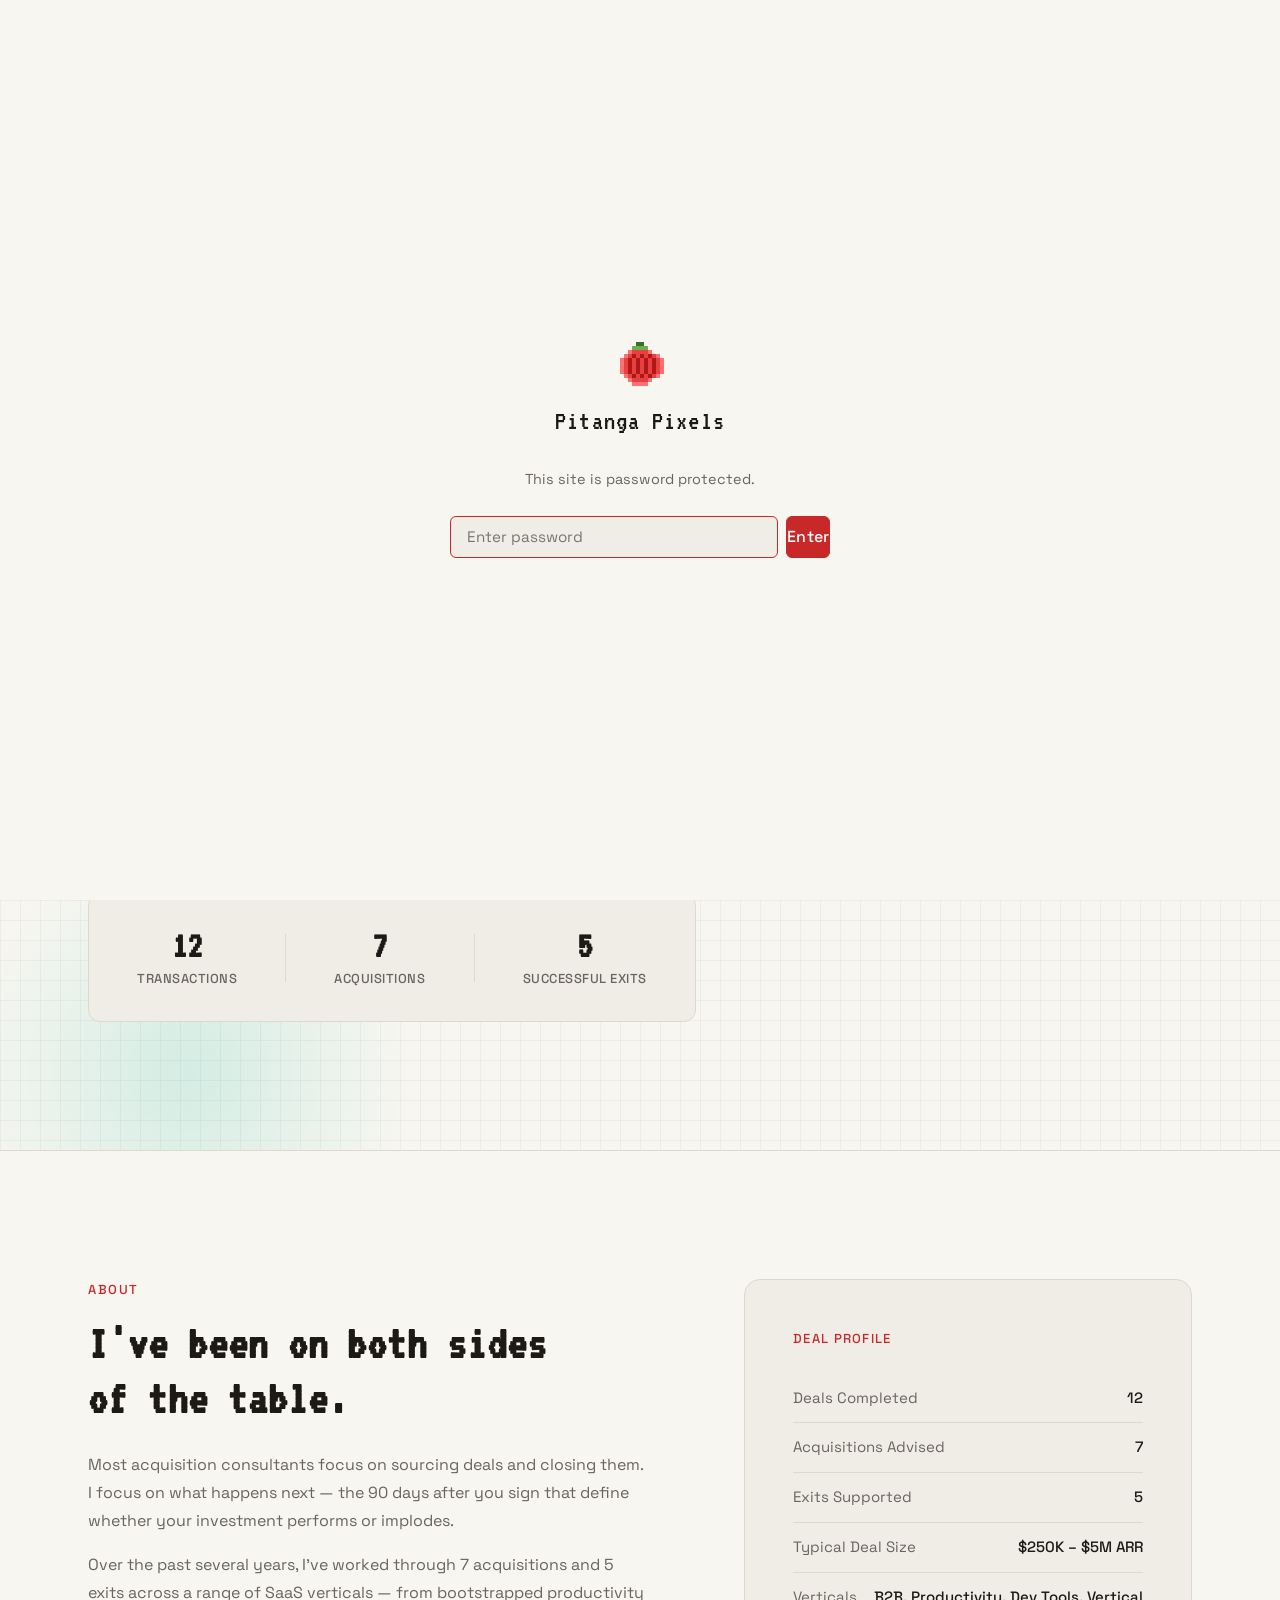
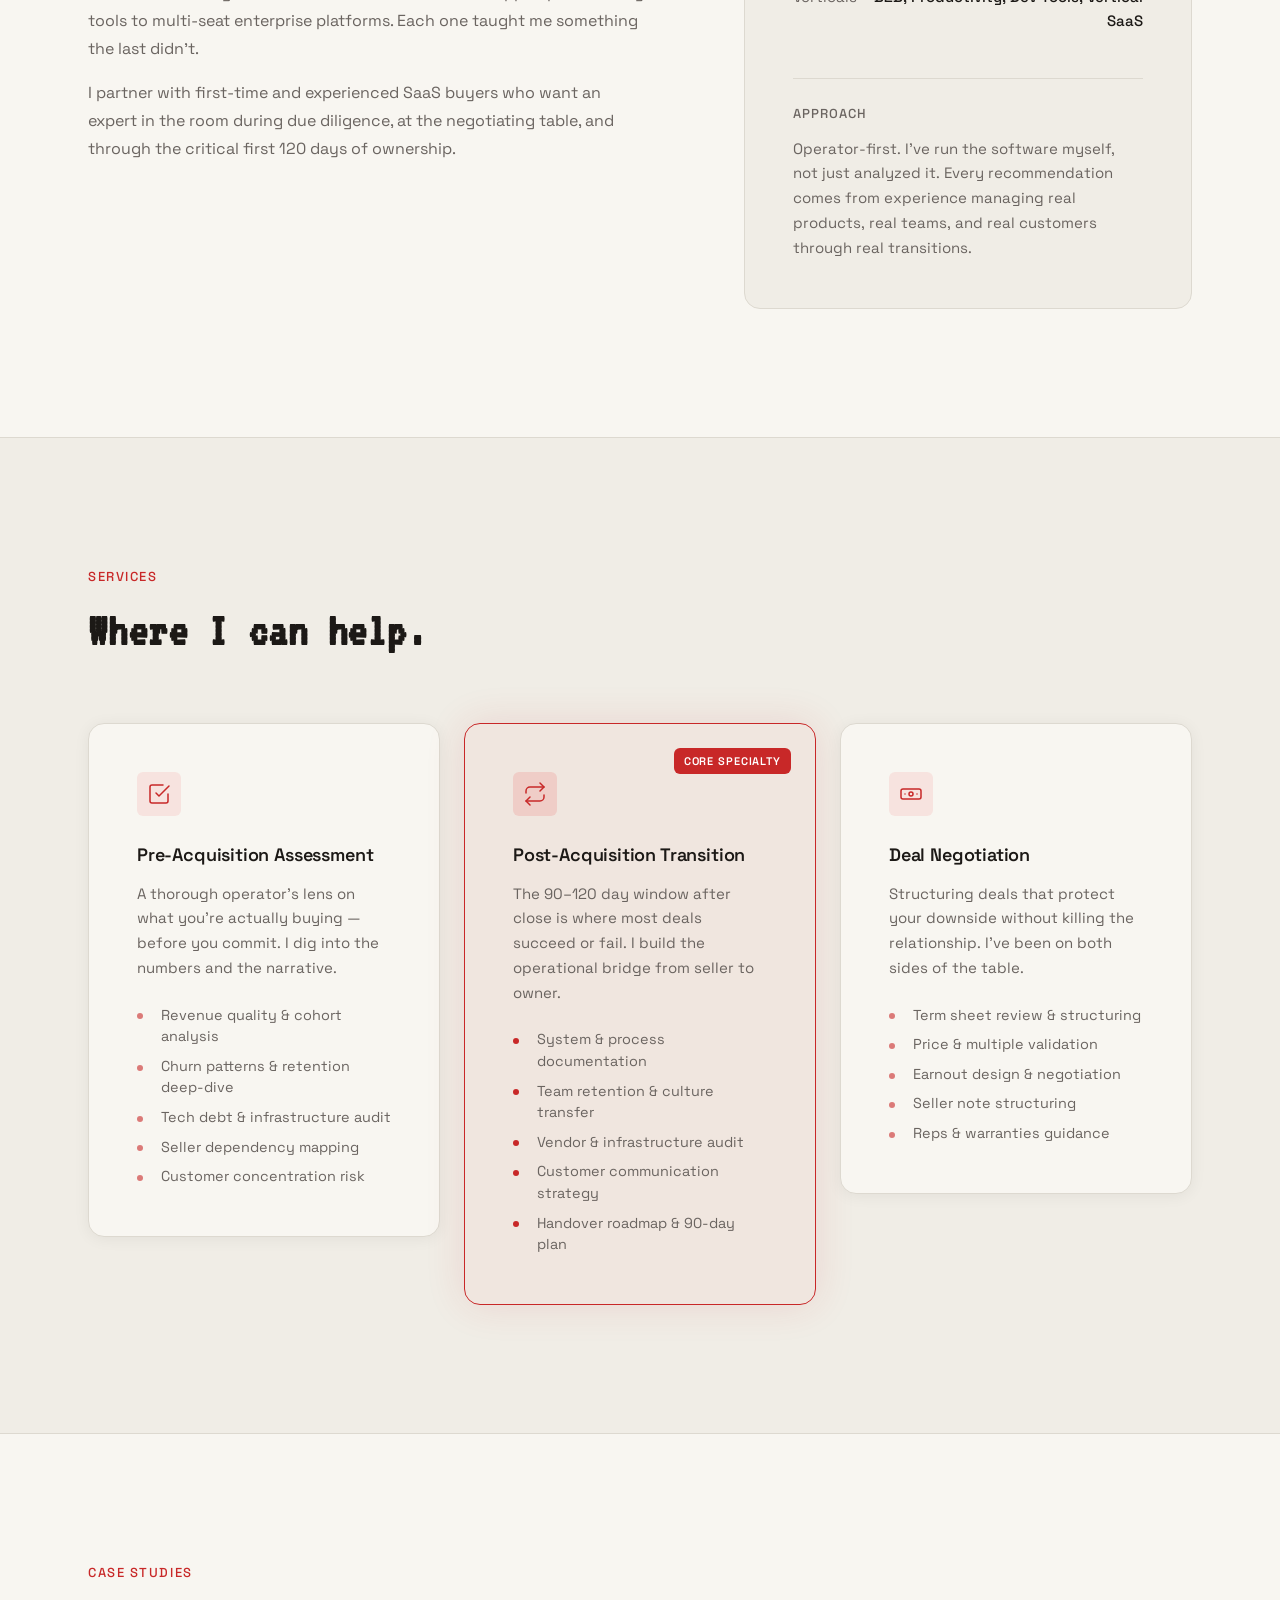
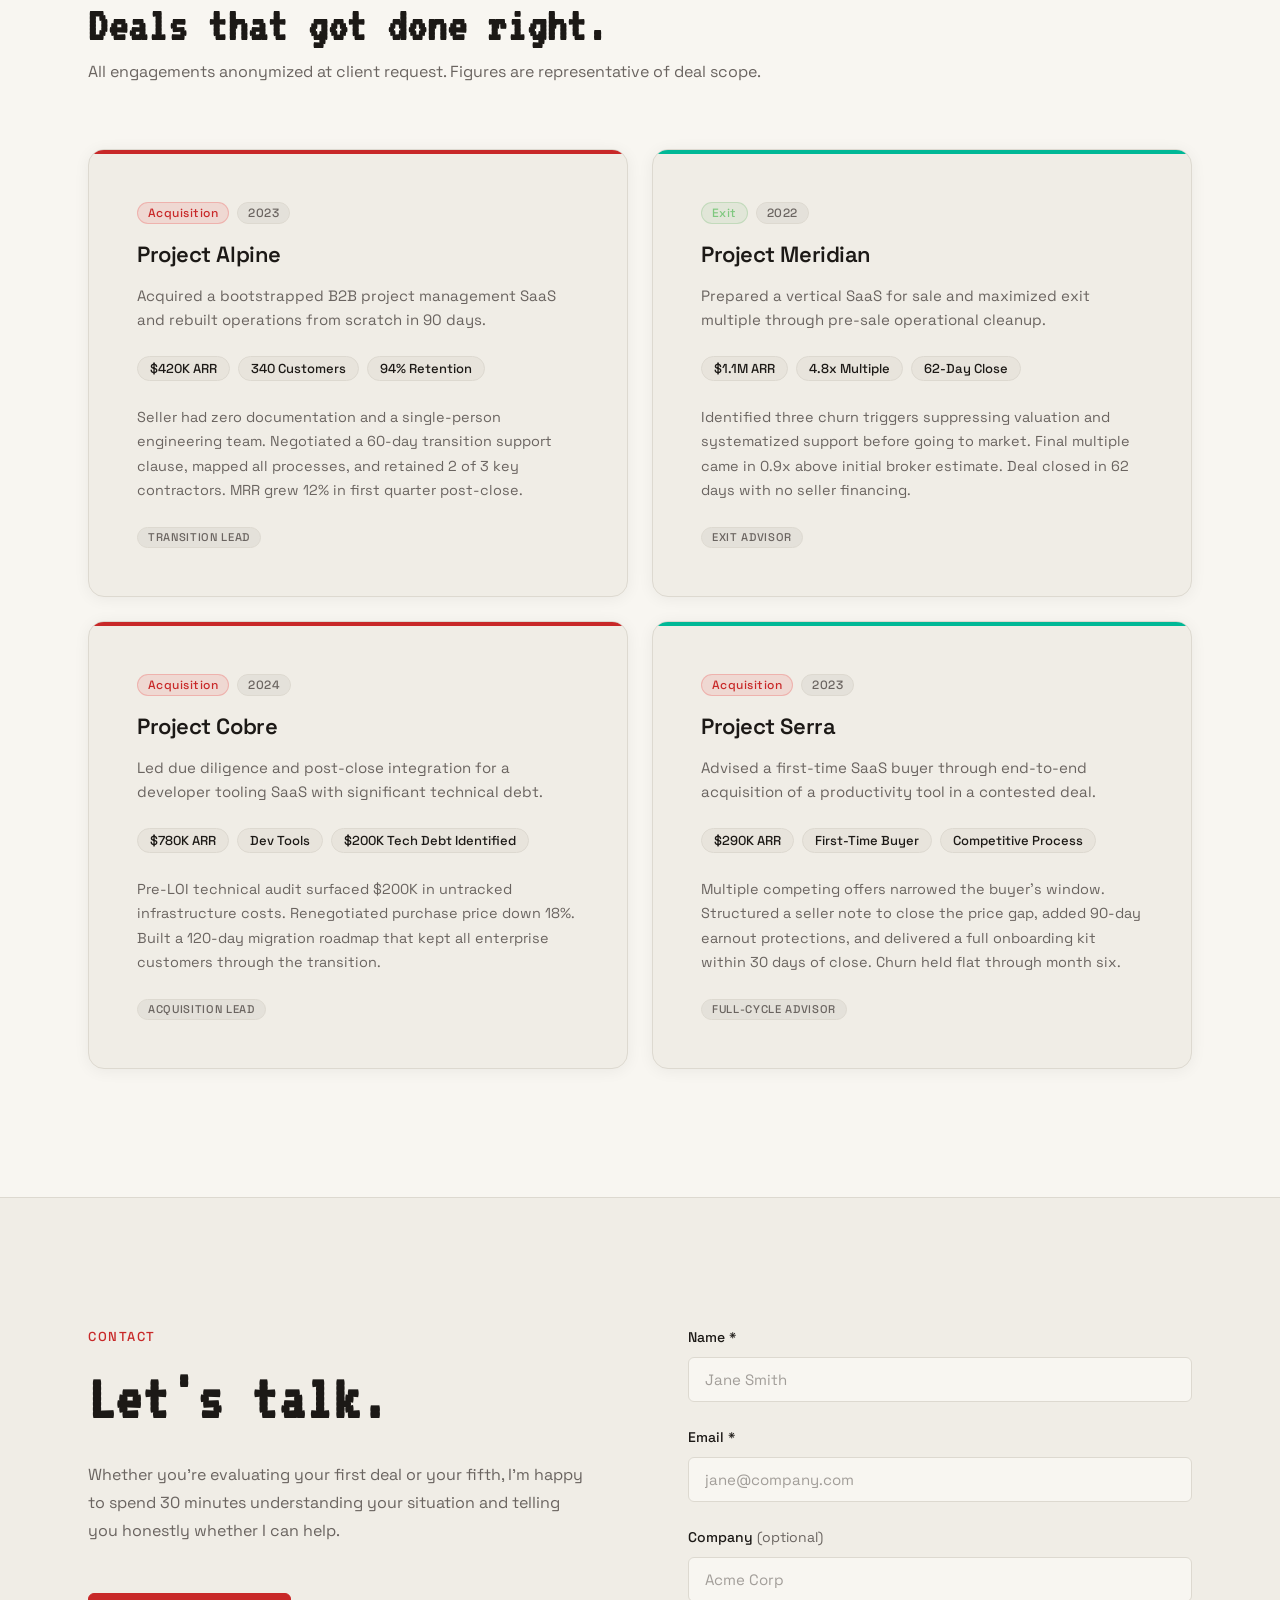
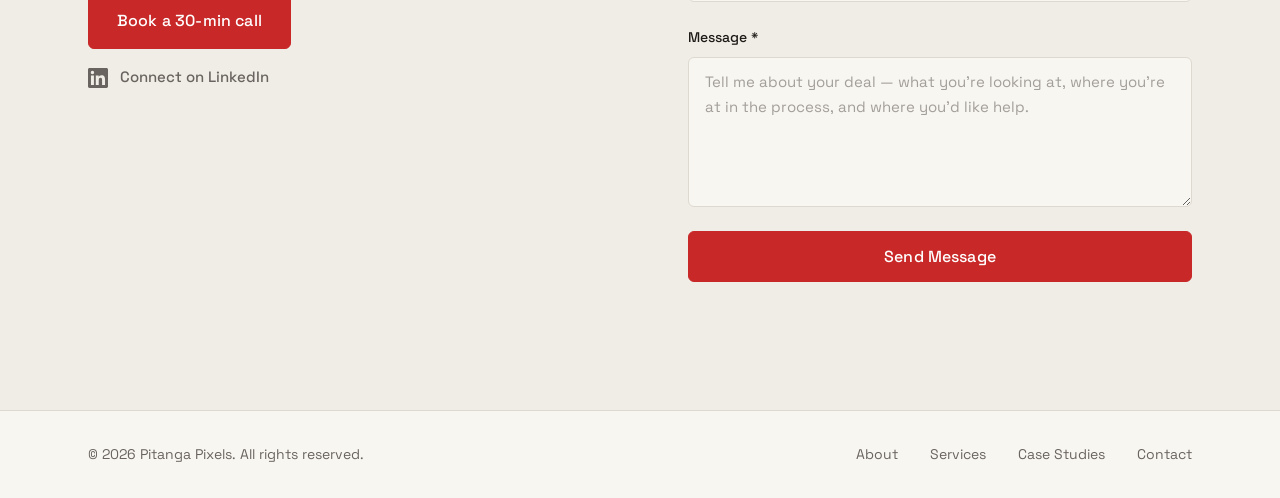
==== commit 8797e268: "Add password wall and 404 page - Password-protect the site behind a full-page overlay while it's in " ====
--- a/index.html
+++ b/index.html
@@ -43,6 +43,121 @@
   </script>
 </head>
 <body>
+
+  <!-- ============================================================
+       PASSWORD WALL
+       Remove this entire block when the site is ready to go public.
+  ============================================================ -->
+  <div class="password-wall" id="password-wall" role="dialog" aria-modal="true" aria-label="Site access">
+    <div class="password-wall__card">
+      <div class="password-wall__logo" aria-hidden="true">
+        <svg width="48" height="44" viewBox="0 0 48 44" xmlns="http://www.w3.org/2000/svg">
+          <rect x="20" y="0" width="4" height="4" fill="#3d6e2d"/>
+          <rect x="24" y="0" width="4" height="4" fill="#3d6e2d"/>
+          <rect x="16" y="4" width="4" height="4" fill="#6ab04c"/>
+          <rect x="20" y="4" width="4" height="4" fill="#6ab04c"/>
+          <rect x="24" y="4" width="4" height="4" fill="#6ab04c"/>
+          <rect x="28" y="4" width="4" height="4" fill="#6ab04c"/>
+          <rect x="12" y="8" width="4" height="4" fill="#FF7070"/>
+          <rect x="16" y="8" width="4" height="4" fill="#E84040"/>
+          <rect x="20" y="8" width="4" height="4" fill="#E84040"/>
+          <rect x="24" y="8" width="4" height="4" fill="#E84040"/>
+          <rect x="28" y="8" width="4" height="4" fill="#E84040"/>
+          <rect x="32" y="8" width="4" height="4" fill="#FF7070"/>
+          <rect x="8"  y="12" width="4" height="4" fill="#FF7070"/>
+          <rect x="12" y="12" width="4" height="4" fill="#E84040"/>
+          <rect x="16" y="12" width="4" height="4" fill="#B01818"/>
+          <rect x="20" y="12" width="4" height="4" fill="#E84040"/>
+          <rect x="24" y="12" width="4" height="4" fill="#B01818"/>
+          <rect x="28" y="12" width="4" height="4" fill="#E84040"/>
+          <rect x="32" y="12" width="4" height="4" fill="#B01818"/>
+          <rect x="36" y="12" width="4" height="4" fill="#E84040"/>
+          <rect x="40" y="12" width="4" height="4" fill="#FF7070"/>
+          <rect x="4"  y="16" width="4" height="4" fill="#FF7070"/>
+          <rect x="8"  y="16" width="4" height="4" fill="#E84040"/>
+          <rect x="12" y="16" width="4" height="4" fill="#B01818"/>
+          <rect x="16" y="16" width="4" height="4" fill="#E84040"/>
+          <rect x="20" y="16" width="4" height="4" fill="#B01818"/>
+          <rect x="24" y="16" width="4" height="4" fill="#E84040"/>
+          <rect x="28" y="16" width="4" height="4" fill="#B01818"/>
+          <rect x="32" y="16" width="4" height="4" fill="#E84040"/>
+          <rect x="36" y="16" width="4" height="4" fill="#B01818"/>
+          <rect x="40" y="16" width="4" height="4" fill="#E84040"/>
+          <rect x="44" y="16" width="4" height="4" fill="#FF7070"/>
+          <rect x="4"  y="20" width="4" height="4" fill="#FF7070"/>
+          <rect x="8"  y="20" width="4" height="4" fill="#E84040"/>
+          <rect x="12" y="20" width="4" height="4" fill="#B01818"/>
+          <rect x="16" y="20" width="4" height="4" fill="#E84040"/>
+          <rect x="20" y="20" width="4" height="4" fill="#B01818"/>
+          <rect x="24" y="20" width="4" height="4" fill="#E84040"/>
+          <rect x="28" y="20" width="4" height="4" fill="#B01818"/>
+          <rect x="32" y="20" width="4" height="4" fill="#E84040"/>
+          <rect x="36" y="20" width="4" height="4" fill="#B01818"/>
+          <rect x="40" y="20" width="4" height="4" fill="#E84040"/>
+          <rect x="44" y="20" width="4" height="4" fill="#FF7070"/>
+          <rect x="4"  y="24" width="4" height="4" fill="#FF7070"/>
+          <rect x="8"  y="24" width="4" height="4" fill="#E84040"/>
+          <rect x="12" y="24" width="4" height="4" fill="#B01818"/>
+          <rect x="16" y="24" width="4" height="4" fill="#E84040"/>
+          <rect x="20" y="24" width="4" height="4" fill="#B01818"/>
+          <rect x="24" y="24" width="4" height="4" fill="#E84040"/>
+          <rect x="28" y="24" width="4" height="4" fill="#B01818"/>
+          <rect x="32" y="24" width="4" height="4" fill="#E84040"/>
+          <rect x="36" y="24" width="4" height="4" fill="#B01818"/>
+          <rect x="40" y="24" width="4" height="4" fill="#E84040"/>
+          <rect x="44" y="24" width="4" height="4" fill="#FF7070"/>
+          <rect x="4"  y="28" width="4" height="4" fill="#FF7070"/>
+          <rect x="8"  y="28" width="4" height="4" fill="#E84040"/>
+          <rect x="12" y="28" width="4" height="4" fill="#B01818"/>
+          <rect x="16" y="28" width="4" height="4" fill="#E84040"/>
+          <rect x="20" y="28" width="4" height="4" fill="#B01818"/>
+          <rect x="24" y="28" width="4" height="4" fill="#E84040"/>
+          <rect x="28" y="28" width="4" height="4" fill="#B01818"/>
+          <rect x="32" y="28" width="4" height="4" fill="#E84040"/>
+          <rect x="36" y="28" width="4" height="4" fill="#B01818"/>
+          <rect x="40" y="28" width="4" height="4" fill="#E84040"/>
+          <rect x="44" y="28" width="4" height="4" fill="#FF7070"/>
+          <rect x="8"  y="32" width="4" height="4" fill="#FF7070"/>
+          <rect x="12" y="32" width="4" height="4" fill="#E84040"/>
+          <rect x="16" y="32" width="4" height="4" fill="#B01818"/>
+          <rect x="20" y="32" width="4" height="4" fill="#E84040"/>
+          <rect x="24" y="32" width="4" height="4" fill="#B01818"/>
+          <rect x="28" y="32" width="4" height="4" fill="#E84040"/>
+          <rect x="32" y="32" width="4" height="4" fill="#B01818"/>
+          <rect x="36" y="32" width="4" height="4" fill="#E84040"/>
+          <rect x="40" y="32" width="4" height="4" fill="#FF7070"/>
+          <rect x="12" y="36" width="4" height="4" fill="#FF7070"/>
+          <rect x="16" y="36" width="4" height="4" fill="#E84040"/>
+          <rect x="20" y="36" width="4" height="4" fill="#E84040"/>
+          <rect x="24" y="36" width="4" height="4" fill="#E84040"/>
+          <rect x="28" y="36" width="4" height="4" fill="#E84040"/>
+          <rect x="32" y="36" width="4" height="4" fill="#FF7070"/>
+          <rect x="16" y="40" width="4" height="4" fill="#FF7070"/>
+          <rect x="20" y="40" width="4" height="4" fill="#FF7070"/>
+          <rect x="24" y="40" width="4" height="4" fill="#FF7070"/>
+          <rect x="28" y="40" width="4" height="4" fill="#FF7070"/>
+        </svg>
+        <span class="password-wall__wordmark">Pitanga Pixels</span>
+      </div>
+      <p class="password-wall__label">This site is password protected.</p>
+      <form class="password-wall__form" id="password-form" novalidate>
+        <div class="password-wall__input-wrap">
+          <input
+            class="password-wall__input"
+            type="password"
+            id="password-input"
+            placeholder="Enter password"
+            autocomplete="current-password"
+            aria-label="Password"
+            required
+          >
+          <button type="submit" class="password-wall__btn btn btn--accent">Enter</button>
+        </div>
+        <p class="password-wall__error" id="password-error" role="alert" aria-live="polite" hidden>Incorrect password. Try again.</p>
+      </form>
+    </div>
+  </div>
+  <!-- END PASSWORD WALL -->
 
   <!-- ============================================================
        NAVIGATION
--- a/style.css
+++ b/style.css
@@ -1383,3 +1383,108 @@
     justify-content: center;
   }
 }
+
+
+/* ============================================================
+   16. PASSWORD WALL
+   Remove this entire section when the site is ready to go public.
+============================================================ */
+.password-wall {
+  position: fixed;
+  inset: 0;
+  z-index: 9999;
+  background: var(--color-bg);
+  display: flex;
+  align-items: center;
+  justify-content: center;
+  padding: var(--space-xl);
+  transition: opacity 0.5s ease;
+}
+
+.password-wall.is-hiding {
+  opacity: 0;
+  pointer-events: none;
+}
+
+.password-wall__card {
+  display: flex;
+  flex-direction: column;
+  align-items: center;
+  gap: var(--space-lg);
+  width: 100%;
+  max-width: 380px;
+  text-align: center;
+}
+
+.password-wall__logo {
+  display: flex;
+  flex-direction: column;
+  align-items: center;
+  gap: var(--space-sm);
+}
+
+.password-wall__wordmark {
+  font-family: var(--font-display);
+  font-size: 1.75rem;
+  color: var(--color-text-primary);
+  letter-spacing: 0.04em;
+}
+
+.password-wall__label {
+  font-size: 0.9rem;
+  color: var(--color-text-secondary);
+  margin: 0;
+}
+
+.password-wall__form {
+  width: 100%;
+  display: flex;
+  flex-direction: column;
+  gap: var(--space-sm);
+}
+
+.password-wall__input-wrap {
+  display: flex;
+  gap: var(--space-xs);
+}
+
+.password-wall__input {
+  flex: 1;
+  padding: 0.65rem 1rem;
+  background: var(--color-bg-surface);
+  border: 1.5px solid var(--color-border);
+  border-radius: 6px;
+  font-family: var(--font-family);
+  font-size: 0.95rem;
+  color: var(--color-text-primary);
+  outline: none;
+  transition: border-color 0.2s;
+}
+
+.password-wall__input:focus {
+  border-color: var(--color-accent);
+}
+
+.password-wall__input.is-error {
+  border-color: var(--color-accent);
+  animation: shake 0.4s ease;
+}
+
+.password-wall__btn {
+  white-space: nowrap;
+  flex-shrink: 0;
+}
+
+.password-wall__error {
+  font-size: 0.85rem;
+  color: var(--color-accent);
+  margin: 0;
+}
+
+@keyframes shake {
+  0%, 100% { transform: translateX(0); }
+  20%       { transform: translateX(-6px); }
+  40%       { transform: translateX(6px); }
+  60%       { transform: translateX(-4px); }
+  80%       { transform: translateX(4px); }
+}
